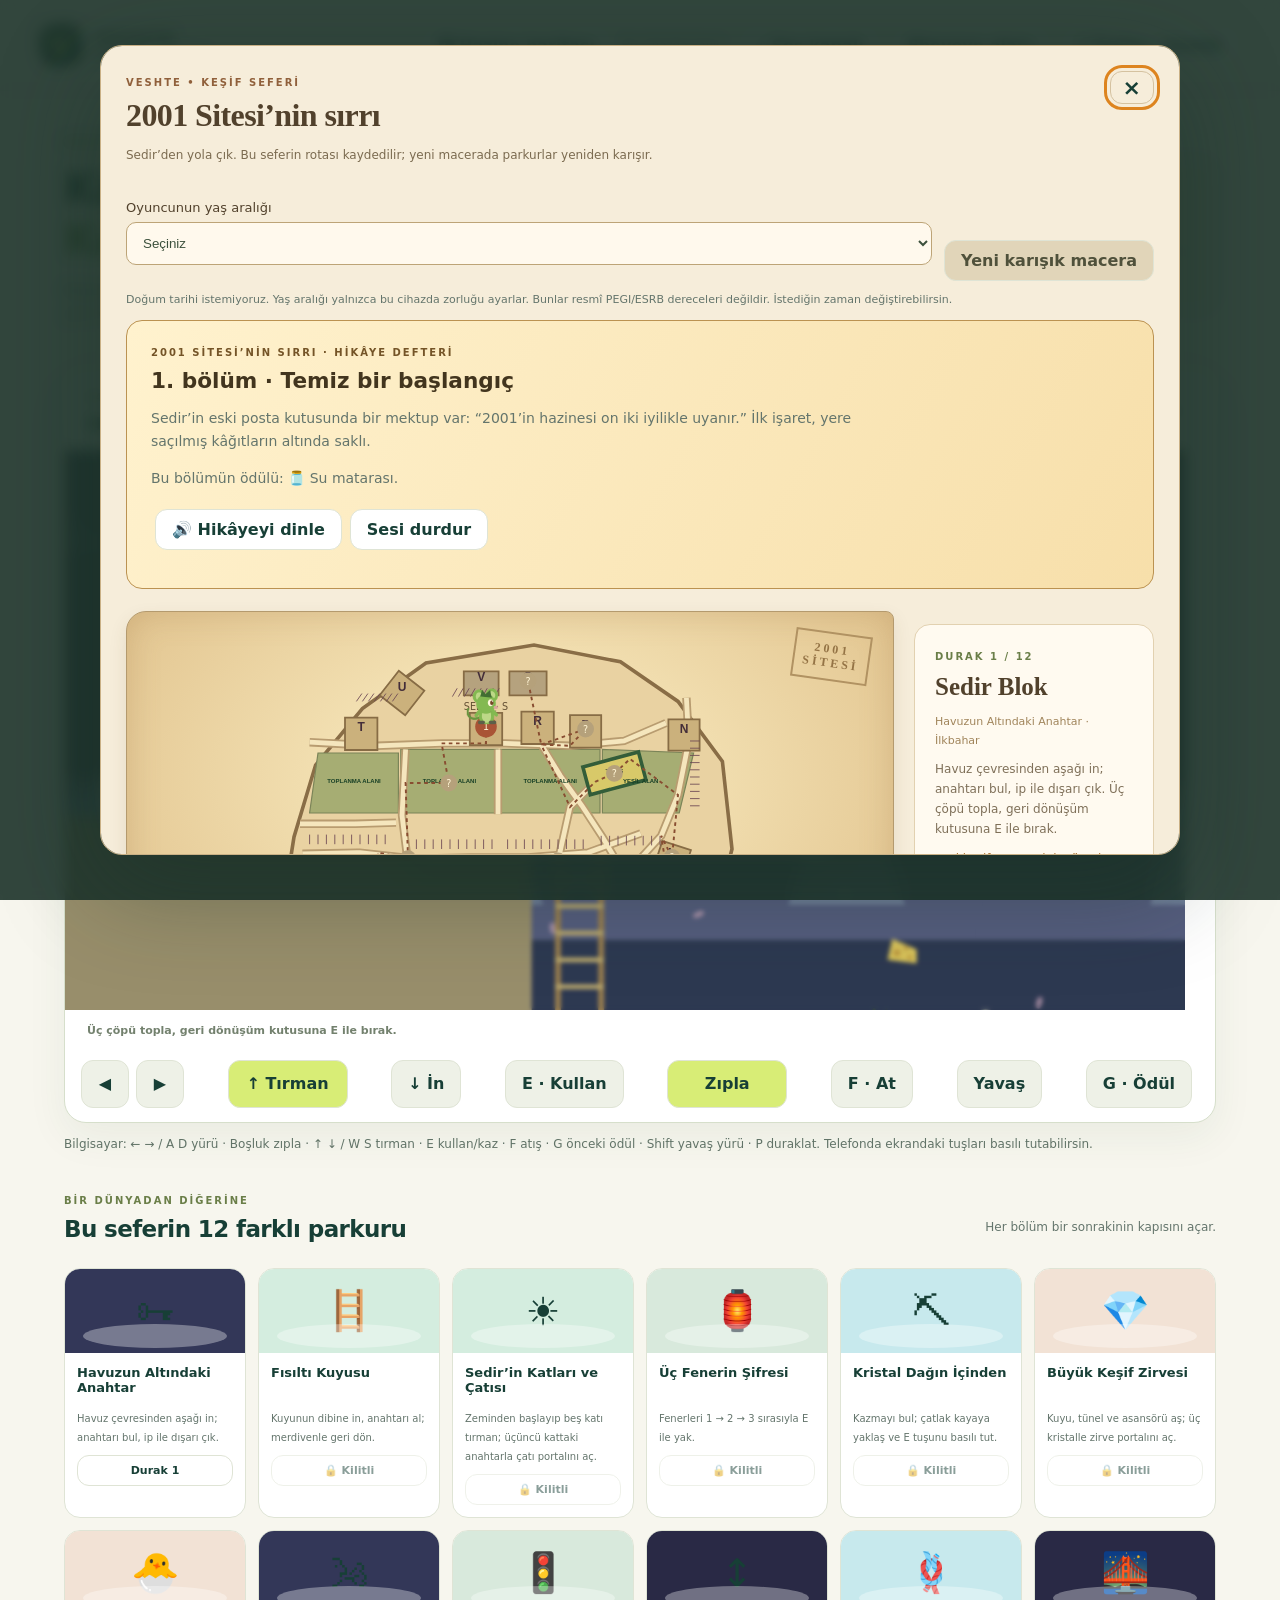
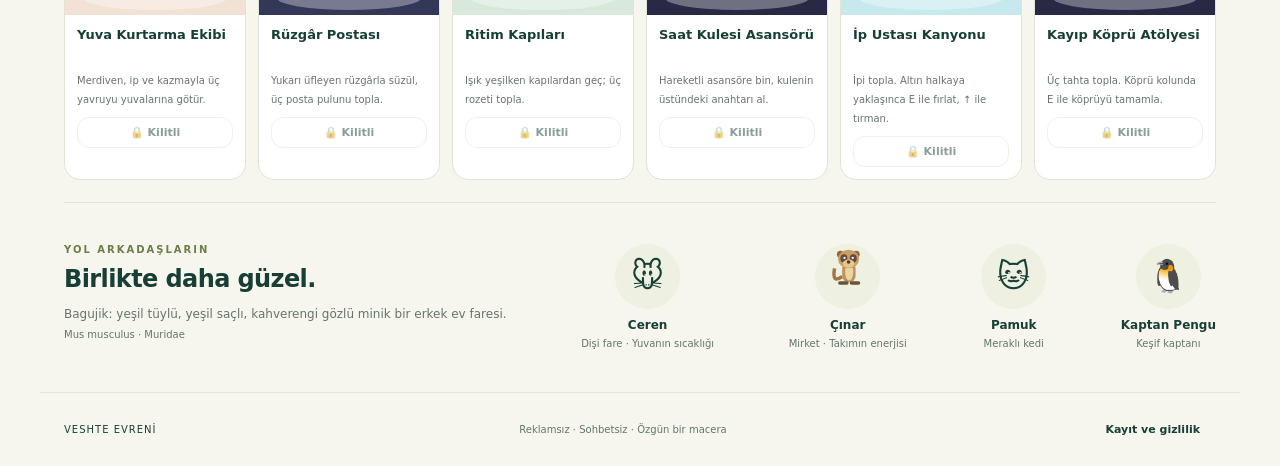
==== index.html @ ce491dd3 "Add community story quests, three lives, throwable items and sound onboarding" ====
<!doctype html>
<html lang="tr"><head><meta charset="utf-8"><meta name="viewport" content="width=device-width, initial-scale=1, viewport-fit=cover"><meta name="theme-color" content="#123b35"><meta name="description" content="Bagujik ile altı dünyada özgün bir platform macerası."><title>Veshte Adventures</title><link rel="stylesheet" href="style.css?v=neighbors1"><link rel="stylesheet" href="journey.css?v=neighbors1"></head>
<body><header><a class="brand" href="./"><span class="brand-icon">V</span><span>VESHTE <small>ADVENTURES</small></span></a><div class="top-actions"><span id="saveStatus">Bu cihazda kayıt</span><button id="sound" aria-pressed="false" title="Ses aç veya kapat">♪ Ses kapalı</button><button id="parent">Ebeveyn alanı</button></div></header>
<main><section class="intro"><div><span class="eyebrow">RÜZGAR'IN MACERA GÜNLÜĞÜ</span><h1>Küçük patiler.<br><em>Kocaman bir dünya.</em></h1><p>Bagujik ve arkadaşları seni bekliyor. Peynirleri topla,<br class="desktop"> yeni dünyaları keşfet, yuvaya neşe götür!</p></div><div class="progress-card"><span>KEŞİF DEFTERİN</span><strong id="totalStars">0 / 36 yıldız</strong><div class="progress-track"><i id="progressFill"></i></div><small id="profileLabel">Gezgin · Bu cihazdaki maceran</small></div></section>
<section class="game-shell" aria-label="Platform oyunu"><div class="game-top"><div><span id="worldBadge" class="world-badge">01 · PEYNİR TATİL KASABASI</span><h2 id="levelTitle">İlk patiler</h2></div><div class="hud"><span id="cheeseCount">🧀 0 / 12</span><span id="hearts" aria-label="3 can">♥ ♥ ♥</span><button id="pause" aria-label="Oyunu duraklat">Ⅱ</button><button id="restart" aria-label="Bölümü yeniden başlat">↻</button></div></div>
<div class="stage"><canvas id="game" width="960" height="480" tabindex="0" aria-label="Bagujik platform oyunu. A D ile yürü, boşluk ile zıpla, yukarı aşağı ile tırman, E ile araç kullan.">Bu oyun JavaScript ve Canvas destekli tarayıcı gerektirir.</canvas><div id="overlay" class="overlay"><div class="overlay-card"><span id="overlayTag" class="eyebrow">BAGUJIK İLE YOLA ÇIK</span><h2 id="overlayTitle">Macera seni çağırıyor!</h2><p id="overlayText">Ceren: Tatil kasabasının pikniği için peynir toplayalım. Işıklı kapıya ulaş!</p><button id="play" class="primary">Maceraya başla <span>→</span></button><button id="next" class="primary" hidden>Sonraki bölüm →</button></div></div></div>
<div class="game-bottom"><span id="hint">← → / A D: yürü · Boşluk / ↑: zıpla · P: duraklat</span><span>✦ Her adım bir keşif</span></div><div class="touch-controls" aria-label="Dokunmatik kontroller"><div><button data-control="left" aria-label="Sola yürü">◀</button><button data-control="right" aria-label="Sağa yürü">▶</button></div><button data-control="up" aria-label="Yukarı tırman" class="jump">↑ Tırman</button><button data-control="down" aria-label="Aşağı in">↓ İn</button><button data-control="action">E · Kullan</button><button data-control="jump" class="jump">Zıpla</button><button data-control="fire">F · At</button><button data-control="walk">Yavaş</button><button data-control="gift">G · Ödül</button></div></section>
<p class="control-legend">Bilgisayar: ← → / A D yürü · Boşluk zıpla · ↑ ↓ / W S tırman · E kullan/kaz · F atış · G önceki ödül · Shift yavaş yürü · P duraklat. Telefonda ekrandaki tuşları basılı tutabilirsin.</p><section class="world-section"><div class="section-title"><div><span class="eyebrow">BİR DÜNYADAN DİĞERİNE</span><h2>Keşif haritan</h2></div><p>Her bölüm bir sonrakinin kapısını açar.</p></div><div id="worlds" class="world-grid"></div></section>
<section class="friends"><div><span class="eyebrow">YOL ARKADAŞLARIN</span><h2>Birlikte daha güzel.</h2><p>Bagujik: yeşil tüylü, yeşil saçlı, kahverengi gözlü minik bir erkek ev faresi.<br><small>Mus musculus · Muridae</small></p></div><div class="friend"><span>🐭</span><b>Ceren</b><small>Dişi fare · Yuvanın sıcaklığı</small></div><div class="friend"><span><img src="cinar.svg" alt="Mirket" width="38" height="42"></span><b>Çınar</b><small>Mirket · Takımın enerjisi</small></div><div class="friend"><span>🐱</span><b>Pamuk</b><small>Meraklı kedi</small></div><div class="friend"><span>🐧</span><b>Kaptan Pengu</b><small>Keşif kaptanı</small></div></section></main>
<footer>VESHTE EVRENİ <span>Reklamsız · Sohbetsiz · Özgün bir macera</span><button id="privacy">Kayıt ve gizlilik</button></footer>
<dialog id="parentDialog"><form method="dialog"><button class="close" aria-label="Kapat">×</button></form><span class="eyebrow">YETİŞKİNLER İÇİN</span><h2>Ebeveyn alanı</h2><p>Çocuğun e-postası, gerçek adı veya doğum tarihi gerekmez. Hesabı ebeveyn yönetir; oyunda yalnızca takma ad görünür.</p><label>Oyuncunun takma adı<input id="nickname" maxlength="20" placeholder="Gezgin" autocomplete="off"></label><button id="saveNickname">Takma adı kaydet</button><hr><div id="authArea"><p id="authInfo">Bulut kaydı henüz bağlanmadı. Şimdilik ilerleme bu tarayıcıda saklanır.</p><label>Ebeveyn e-posta adresi<input id="email" type="email" autocomplete="email" disabled></label><label class="check"><input id="consent" type="checkbox" disabled> Ebeveynim; takma adın ve oyun ilerlemesinin hesabımda saklanmasını kabul ediyorum.</label><button id="sendCode" disabled>Giriş / üyelik kodu gönder</button><div id="verifyArea" hidden><label>E-postadaki tek kullanımlık kod<input id="otp" inputmode="numeric" autocomplete="one-time-code" maxlength="10"></label><button id="verifyCode">Girişi tamamla</button></div></div><div id="loggedIn" hidden><p>Ebeveyn hesabı açık. Bulut kaydı etkin.</p><button id="sync">İlerlemeyi eşitle</button><button id="logout">Hesaptan çık</button><button id="deleteCloud" class="danger">Buluttaki oyun kaydını sil</button></div><p id="authStatus" role="status"></p><hr><button id="exportSave">Kaydı yedekle</button><label class="file-label">Yedek yükle<input id="importSave" type="file" accept="application/json,.json"></label><button id="resetSave" class="danger">Bu cihazdaki kaydı sıfırla</button><p class="fine">Tarayıcı verilerini silmek yerel kaydı siler. Yedek indirerek saklayabilirsiniz. Oturum yalnızca bu sekme açıkken sürer. Çıkışta misafir kaydına dönülür.</p></dialog>
<dialog id="privacyDialog"><form method="dialog"><button class="close" aria-label="Kapat">×</button></form><h2>Maceranın kaydı</h2><p>Oyun; takma ad, açılan bölümler, en iyi peynir sayıları, yaş aralığı, karakter, kazanılan yetenekler, sefer sırası, soru geçmişi ve ses tercihlerini bu cihazın tarayıcısında saklar. Reklam, sohbet, konum takibi ve herkese açık oyuncu profili yoktur.</p><p>İsteğe bağlı bulut hesabı bağlandığında ebeveyn e-postası Supabase Auth'ta; takma ad ve oyun ilerlemesi yalnızca o ebeveynin erişebildiği kayıtta tutulur. Ebeveyn alanından oyun kaydı silinebilir. Hesabın kendisinin silinmesi için proje sahibi Supabase yönetiminden hesabı kaldırmalıdır.</p><p>Üyelik olmadan da tüm dünyalar oynanarak açılır.</p></dialog>
<script src="config.js?v=neighbors1"></script><script src="engine.js?v=neighbors1"></script><script src="expedition.js?v=neighbors1"></script><script src="community.js?v=neighbors1"></script><script src="heroes.js?v=neighbors1"></script><script src="puzzles.js?v=neighbors1"></script><script src="civic-questions.js?v=neighbors1"></script><script src="soundscape.js?v=neighbors1"></script><script src="mechanisms.js?v=neighbors1"></script><script src="community-art.js?v=neighbors1"></script><script src="game.js?v=neighbors1"></script><script src="journey.js?v=neighbors1"></script><script src="expedition-ui.js?v=neighbors1"></script><script src="community-ui.js?v=neighbors1"></script><script src="account.js?v=neighbors1"></script></body></html>
---- style.css ----
:root{--ink:#173f36;--muted:#64756c;--paper:#f7f6ee;--green:#d8ed76;--line:#dfe4d5}*{box-sizing:border-box}body{margin:0;background:var(--paper);color:var(--ink);font-family:Segoe UI,system-ui,sans-serif}button,input{font:inherit}button{cursor:pointer;border:1px solid var(--line);border-radius:12px;padding:10px 16px;color:var(--ink);background:#fff;font-weight:650}button:hover:not(:disabled){background:#eef3df}button:focus-visible,a:focus-visible,input:focus-visible,canvas:focus-visible{outline:3px solid #dd841f;outline-offset:3px}button:disabled{opacity:.5;cursor:not-allowed}button[hidden],[hidden]{display:none!important}header{max-width:1280px;margin:auto;display:flex;align-items:center;justify-content:space-between;padding:24px 40px;border-bottom:1px solid var(--line)}.brand{text-decoration:none;display:flex;align-items:center;gap:12px;font-weight:900;letter-spacing:2px;color:var(--ink)}.brand small{display:block;font-size:10px;letter-spacing:4px;margin-top:2px}.brand-icon{display:grid;place-items:center;width:42px;height:42px;background:var(--ink);color:var(--green);border-radius:15px;font-size:29px;transform:rotate(-7deg)}.top-actions{display:flex;align-items:center;gap:10px}.top-actions>span{font-size:12px;color:var(--muted);margin-right:8px}main{max-width:1200px;margin:auto;padding:0 24px}.intro{display:flex;justify-content:space-between;align-items:center;padding:40px 0 30px;gap:25px}.eyebrow{font-size:10px;font-weight:800;letter-spacing:2px;color:#6a7e48}h1{font-size:clamp(28px,3.5vw,44px);line-height:1.15;letter-spacing:-1.6px;margin:14px 0}h1 em{font-style:normal;color:#668b42}p{line-height:1.65;color:var(--muted);font-size:14px}h2{margin:8px 0;font-size:23px;letter-spacing:-.6px}.progress-card{background:#eeefdf;border:1px solid #e0e2cb;border-radius:18px;padding:23px;width:255px}.progress-card>span{font-size:10px;letter-spacing:1.6px}.progress-card strong{display:block;font-size:24px;margin:10px 0}.progress-card small{font-size:11px;color:var(--muted)}.progress-track{height:6px;background:#d9ddc9;border-radius:20px;margin-bottom:14px;overflow:hidden}.progress-track i{display:block;height:100%;background:#6c963e}.game-shell{background:#fff;border-radius:22px;overflow:hidden;border:1px solid #d6dfcb;box-shadow:0 14px 40px #254b3010}.game-top{padding:16px 22px;display:flex;justify-content:space-between;align-items:center;gap:10px}.world-badge{font-size:10px;font-weight:800;letter-spacing:1.4px;color:#71804e}.game-top h2{font-size:18px;margin-bottom:0}.hud{display:flex;align-items:center;gap:15px;font-weight:750}.hud>span{background:#f5f4e8;padding:8px 12px;border-radius:9px;font-size:14px}#hearts{color:#d96857}.hud button{padding:7px 12px}.stage{position:relative;background:#cde9c8;aspect-ratio:2/1;max-height:560px}canvas{width:100%;height:100%;display:block;touch-action:none}.overlay{position:absolute;inset:0;display:grid;place-items:center;background:#18453229;backdrop-filter:blur(2px);padding:12px}.overlay-card{max-width:430px;text-align:center;background:#fffef3f5;border:1px solid #fff9;padding:27px 32px;border-radius:24px;box-shadow:0 12px 40px #193e3420}.overlay h2{font-size:29px}.primary{background:var(--ink);color:#f4ffb7;border:0;padding:13px 23px;margin-top:8px}.primary:hover:not(:disabled){background:#2d5b43}.primary span{padding-left:28px}.game-bottom{display:flex;justify-content:space-between;padding:13px 22px;color:#73816e;font-size:11px}.touch-controls{display:flex;justify-content:space-between;padding:0 16px 14px;touch-action:none;user-select:none}.touch-controls button{min-width:65px;min-height:46px;background:#eef1e7;margin-right:7px;touch-action:none}.touch-controls .jump{background:var(--green);min-width:120px}.section-title{display:flex;justify-content:space-between;align-items:end;margin:35px 0 18px}.section-title p{font-size:12px}.world-grid{display:grid;grid-template-columns:repeat(6,1fr);gap:12px}.world-card{border:1px solid var(--line);background:#fff;border-radius:16px;overflow:hidden}.world-art{height:84px;display:flex;align-items:center;justify-content:center;font-size:39px;position:relative;background:var(--tint)}.world-art:after{content:'';position:absolute;width:80%;height:24px;border-radius:50%;background:#fff5;bottom:5px}.world-info{padding:12px}.world-info h3{font-size:13px;min-height:34px;margin:0 0 8px}.world-info small{font-size:10px;color:var(--muted)}.level-buttons{display:flex;gap:6px;margin-top:10px}.level-buttons button{padding:8px 4px;flex:1;font-size:11px}.level-buttons .active{background:var(--ink);color:white}.friends{display:flex;align-items:center;justify-content:space-between;gap:20px;padding:35px 0;margin-top:22px;border-top:1px solid var(--line)}.friends h2{font-size:24px}.friends p{font-size:12px}.friend{text-align:center}.friend span{display:block;font-size:32px;background:#eef0e1;border-radius:50%;width:65px;height:65px;line-height:65px;margin:auto auto 9px}.friend b{display:block;font-size:12px}.friend small{font-size:10px;color:var(--muted)}footer{max-width:1200px;margin:auto;display:flex;justify-content:space-between;align-items:center;padding:20px 24px;border-top:1px solid var(--line);font-size:10px;letter-spacing:1px}footer span{color:var(--muted);letter-spacing:0}footer button{border:0;background:transparent;font-size:11px}dialog{border:1px solid var(--line);border-radius:22px;padding:30px;max-width:520px;width:calc(100% - 28px);color:var(--ink);max-height:90dvh}dialog::backdrop{background:#103c3677}dialog label{display:block;font-size:13px;margin:16px 0}dialog input:not([type=checkbox]){display:block;width:100%;padding:11px;border:1px solid #cbd4c3;border-radius:9px;margin-top:7px}.close{float:right;border:0;padding:0 8px;font-size:24px}hr{border:0;border-top:1px solid var(--line);margin:23px 0}.danger{color:#a54737;margin-top:10px}.fine{font-size:11px}.check{line-height:1.5}.file-label input{font-size:12px}#authStatus{font-size:13px;font-weight:600}@media(max-width:760px){header{padding:16px}.top-actions{gap:6px}.top-actions>span{display:none}.top-actions button{font-size:11px;padding:8px}.brand{font-size:12px;gap:7px}.brand small{font-size:7px}.brand-icon{width:32px;height:32px;font-size:22px}main{padding:0 12px}.intro{padding:25px 6px 20px}.intro p{font-size:12px}.progress-card{display:none}h1{font-size:32px}.world-grid{grid-template-columns:repeat(3,1fr)}.game-top{padding:12px;align-items:flex-start}.world-badge{font-size:8px;letter-spacing:.7px}.game-top h2{font-size:14px}.hud{gap:4px}.hud>span{font-size:11px;padding:6px}.hud button{padding:4px 8px}.stage{aspect-ratio:1.45/1}.overlay-card{padding:16px;max-width:320px}.overlay h2{font-size:22px}.overlay p{font-size:12px;margin:8px 0}.overlay .eyebrow{font-size:8px}.primary{padding:10px 15px;font-size:13px}.game-bottom{padding:10px 12px;font-size:9px}.game-bottom>span:last-child{display:none}.section-title{margin-top:28px}.section-title p{display:none}.friends{flex-wrap:wrap;gap:14px}.friends>div:first-child{width:100%}.friend{flex:1}.friend small{font-size:8px}.friend span{width:48px;height:48px;line-height:48px;font-size:26px}footer{padding:14px;font-size:8px}footer span{display:none}}@media(max-height:520px) and (orientation:landscape){.intro,.world-section,.friends,footer,header{display:none}.stage{height:calc(100dvh - 150px);aspect-ratio:auto}.game-shell{border-radius:0}.game-bottom{display:none}.touch-controls{padding-top:8px}}
---- journey.css ----
#journeyDialog{max-width:1080px;width:calc(100% - 24px);background:#f6edda;padding:25px;color:#51412c;border:1px solid #c9b085;box-shadow:0 30px 100px #172e2266}#journeyDialog::backdrop{background:#1e342be8;backdrop-filter:blur(7px)}.map-heading{display:flex;justify-content:space-between;gap:16px;align-items:start}.map-heading h2{font-family:Georgia,serif;font-size:32px;margin:7px 0}.map-heading .eyebrow{color:#90603b}.map-heading button{background:transparent;border-color:#d5c2a0;font-size:22px;padding:3px 12px}.map-intro{font-size:12px;margin:5px 0 18px;color:#7b6b50}.map-layout{display:grid;grid-template-columns:minmax(0,1fr) 240px;gap:20px;align-items:center}.parchment{position:relative;background:radial-gradient(ellipse at 50% 40%,#f8e9bd 15%,#dfc08a 95%);border:1px solid #b49a6e;border-radius:20px 8px 19px 11px;box-shadow:inset 0 0 32px #9d754544,0 7px 18px #5c48291a;overflow:hidden}.parchment svg{display:block;width:100%;padding:15px 5px 0}.map-stamp{position:absolute;top:20px;right:23px;text-align:center;font:700 12px/1.2 Georgia,serif;letter-spacing:3px;color:#947345;transform:rotate(8deg);border:2px double #b19262;padding:8px}.map-caption{display:block;text-align:center;font:italic 10px Georgia,serif;color:#806742;padding:0 12px 15px}.map-card{background:#fffaf0;border:1px solid #e2d1b0;padding:20px;border-radius:16px}.map-card h3{font-family:Georgia,serif;font-size:25px;margin:9px 0}.map-card small{color:#a0845a;font-size:11px}.map-card p{color:#7f7059;font-size:12px}.map-card .primary{width:100%;font-size:12px;padding:12px 8px}.map-card .fine{font-size:10px}#stopStars{color:#ac7332;font-size:12px}.character-heading{display:flex;align-items:center;justify-content:space-between;margin-top:17px}.character-heading h3{font-size:14px}.character-heading span{font-size:10px;color:#938066}.character-grid{display:grid;grid-template-columns:repeat(5,1fr);gap:9px}.character-grid button{background:#fff9ed;border-color:#e2d1b0;padding:12px 8px;display:flex;flex-direction:column;align-items:center;gap:5px;color:#574632}.character-grid button[aria-pressed=true]{background:#e1e6c5;border:2px solid #758553;padding:11px 7px}.character-grid span{font-size:24px}.character-grid b{font-size:12px}.character-grid small{font-size:9px;line-height:1.4;font-weight:400}.stop-list{display:grid;grid-template-columns:repeat(6,1fr);gap:6px;margin-top:17px}.stop-list button{font-size:10px;padding:9px 6px;background:#f6edda;border-color:#dfcfaf;color:#7d6747}.stop-list button.selected{background:#8c5335;color:#fff5db;border-color:#8c5335}.stop-list button:disabled{opacity:.5}.map-note{font-size:9px;text-align:center;color:#9a8667;margin-bottom:0}#challengeDialog{background:#fff8e7;max-width:480px}#challengeChoices{display:flex;gap:10px;flex-wrap:wrap}#challengeChoices button{flex:1;min-width:90px;padding:16px 10px;background:#e9e9cd}#challengeFeedback{color:#896233;min-height:25px}#challengeMap{font-size:12px}#powerStatus{font-size:11px;color:#6d8149}@media(max-width:760px){#journeyDialog{padding:17px;max-height:94dvh}.map-heading h2{font-size:25px}.map-intro{font-size:11px}.map-layout{grid-template-columns:1fr;gap:10px}.map-card{padding:12px}.map-card h3{font-size:20px;margin:4px 0}.map-card p{margin:6px 0}.map-card .fine{display:none}.map-stamp{font-size:8px;top:12px;right:15px;padding:5px}.parchment svg{padding:7px 0 0}.map-caption{font-size:8px;padding-bottom:9px}.character-grid{grid-template-columns:repeat(3,1fr)}.character-grid button{padding:9px 5px}.character-grid button[aria-pressed=true]{padding:8px 4px}.character-grid small{font-size:8px}.stop-list{grid-template-columns:repeat(3,1fr)}#openMap{font-size:0}#openMap:after{content:'🗺';font-size:17px}.game-bottom{display:block}#powerStatus{display:block!important;font-size:10px;margin-top:5px}}

.parchment svg{max-height:43dvh} @media(max-width:760px){.parchment svg{max-height:34dvh}}
.age-row{display:flex;flex-wrap:wrap;align-items:end;gap:12px}.age-row label{flex:1;font-size:13px}.age-row select{display:block;width:100%;padding:12px;margin-top:7px;border:1px solid #bda477;border-radius:10px;background:#fff9ed;color:#3c503c}.age-row button{background:#e1d5b9;color:#4f513b}.character-grid canvas{width:90px;height:100px;object-fit:contain}.character-grid button{min-height:150px}.character-grid small{font-size:11px}#heroDialog{width:min(440px,94vw);background:linear-gradient(135deg,#f6e4ab,#fff8e5 45%,#c8d5ae);border:3px solid #b59a59;border-radius:24px;color:#3f4b35;text-align:center}#closeHero{float:right}#heroCard h2{font:700 35px Georgia;margin:10px}#heroCard p{font-size:13px}#heroPortrait canvas{max-width:100%}.stat-grid{display:grid;grid-template-columns:repeat(3,1fr);gap:10px}.stat-grid div{display:grid;gap:4px}.stat-grid b{font-size:28px}.stat-grid span{font-size:12px}.stat-grid meter{width:100%}.abilities{text-align:left;padding-left:20px;font-size:13px;line-height:1.8}#chooseHero{width:100%;margin-top:10px}#challengeDialog{max-width:600px;width:calc(100% - 30px)}#challengeText{font-size:19px;line-height:1.7}#challengeChoices button{min-height:58px}#challengeDialog>button{font-size:12px;margin:5px 2px}.audio-options{display:grid;gap:12px;padding:15px}.audio-options label{display:flex;gap:15px;justify-content:space-between}.touch-controls{display:flex!important;flex-wrap:wrap;justify-content:space-between;gap:7px}.touch-controls button{min-height:48px;min-width:48px;touch-action:none}#hint{font-weight:600;line-height:1.5}.game-bottom{display:block}#powerStatus{display:block;margin-top:7px}.fine{line-height:1.5}details{margin-top:15px;font-size:13px}#mapWalker{pointer-events:none}@media(max-width:600px){.character-grid{grid-template-columns:repeat(2,1fr)}.character-grid canvas{height:85px}.touch-controls button{padding:10px}.map-heading h2{font-size:24px}}
#heroPortrait canvas{width:180px;height:160px;margin:0 auto}.character-grid canvas{width:90px;height:100px}.character-grid small{min-height:30px}
.control-legend{font-size:12px;color:#617367;line-height:1.6}@media(max-width:600px){.age-row{flex-direction:column;align-items:stretch}.age-row label{width:100%}.age-row select{min-width:0;width:100%}.age-row button{width:100%}}
.chapter-panel{padding:20px 24px;margin:12px 0 22px;border:1px solid #bb9251;border-radius:16px;background:linear-gradient(120deg,#fff2ce,#f7dfaa);color:#42351e}.chapter-panel h3{font-size:1.35rem;margin:8px 0}.chapter-panel p{line-height:1.65;max-width:85ch}.chapter-panel button{margin:4px}.chapter-panel .eyebrow{color:#745427}#guideDialog{max-width:850px;width:92vw;max-height:88vh;overflow:auto;padding:26px;border-radius:20px}#closeGuide{float:right}.keys-grid{display:grid;grid-template-columns:1fr 1fr;gap:10px}.keys-grid>div{padding:12px;background:#eef4ef;border-radius:10px;display:flex;gap:12px;align-items:center;color:#24453b}kbd{font:700 13px system-ui;background:white;border:1px solid #b9c8bf;padding:5px 8px;border-radius:5px}.glossary{display:grid;grid-template-columns:1fr 1fr;gap:12px;margin-top:16px}.glossary article{display:flex;gap:12px;background:#f2f5ee;padding:14px;border-radius:12px;color:#284035}.glossary article>span{font-size:28px}.glossary p{font-size:14px;line-height:1.5;margin:6px 0}.start-choices{display:flex;flex-wrap:wrap;gap:8px;margin-top:14px}#audioStatus{padding:12px;background:#fff2ce;border-radius:9px;color:#45341d}#guideDialog summary{cursor:pointer;font-weight:750;padding:12px 0}@media(max-width:600px){.keys-grid,.glossary{grid-template-columns:1fr}#guideDialog{padding:17px}.chapter-panel{padding:15px}.touch-controls{flex-wrap:wrap}.touch-controls button{min-width:42px;padding:8px}}
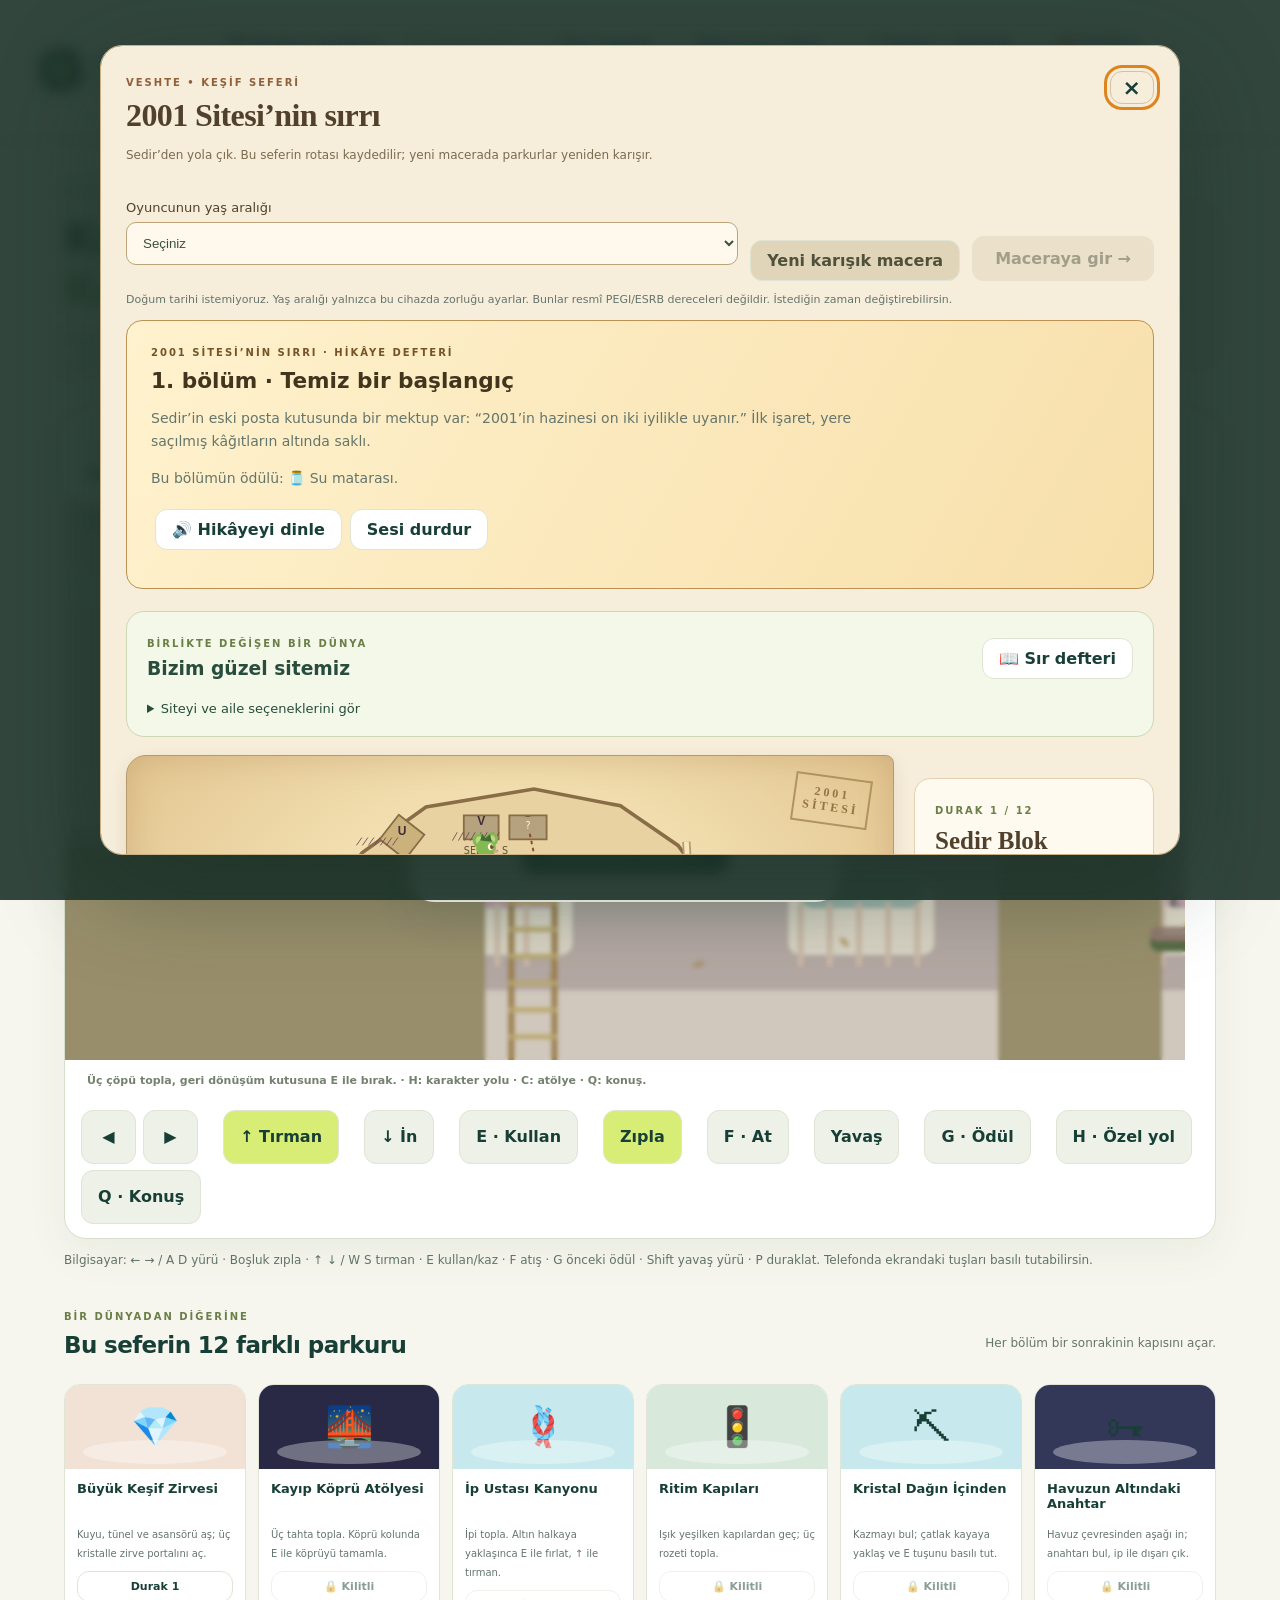
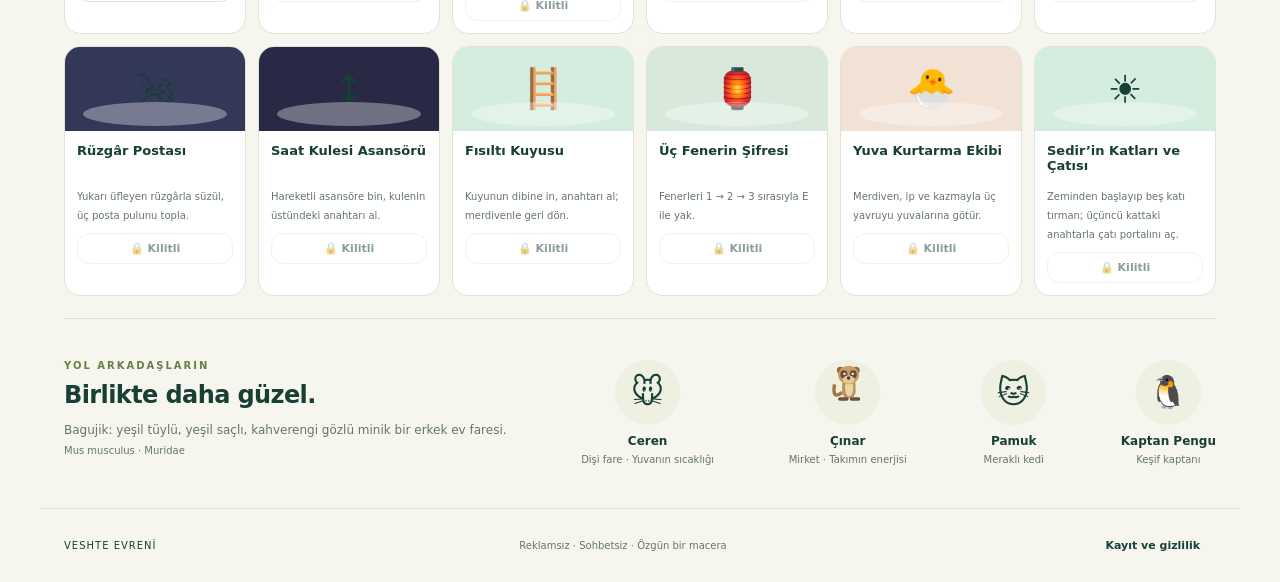
==== commit ee2efc74: "Add living site, crafting, family play and accounts" ====
--- a/index.html
+++ b/index.html
@@ -1,13 +1,13 @@
 <!doctype html>
-<html lang="tr"><head><meta charset="utf-8"><meta name="viewport" content="width=device-width, initial-scale=1, viewport-fit=cover"><meta name="theme-color" content="#123b35"><meta name="description" content="Bagujik ile altı dünyada özgün bir platform macerası."><title>Veshte Adventures</title><link rel="stylesheet" href="style.css?v=neighbors1"><link rel="stylesheet" href="journey.css?v=neighbors1"></head>
+<html lang="tr"><head><meta charset="utf-8"><meta name="viewport" content="width=device-width, initial-scale=1, viewport-fit=cover"><meta name="theme-color" content="#123b35"><meta name="description" content="Bagujik ile altı dünyada özgün bir platform macerası."><title>Veshte Adventures</title><link rel="stylesheet" href="style.css?v=living1"><link rel="stylesheet" href="journey.css?v=living1"><link rel="manifest" href="manifest.webmanifest"><meta name="theme-color" content="#244d3d"></head>
 <body><header><a class="brand" href="./"><span class="brand-icon">V</span><span>VESHTE <small>ADVENTURES</small></span></a><div class="top-actions"><span id="saveStatus">Bu cihazda kayıt</span><button id="sound" aria-pressed="false" title="Ses aç veya kapat">♪ Ses kapalı</button><button id="parent">Ebeveyn alanı</button></div></header>
 <main><section class="intro"><div><span class="eyebrow">RÜZGAR'IN MACERA GÜNLÜĞÜ</span><h1>Küçük patiler.<br><em>Kocaman bir dünya.</em></h1><p>Bagujik ve arkadaşları seni bekliyor. Peynirleri topla,<br class="desktop"> yeni dünyaları keşfet, yuvaya neşe götür!</p></div><div class="progress-card"><span>KEŞİF DEFTERİN</span><strong id="totalStars">0 / 36 yıldız</strong><div class="progress-track"><i id="progressFill"></i></div><small id="profileLabel">Gezgin · Bu cihazdaki maceran</small></div></section>
 <section class="game-shell" aria-label="Platform oyunu"><div class="game-top"><div><span id="worldBadge" class="world-badge">01 · PEYNİR TATİL KASABASI</span><h2 id="levelTitle">İlk patiler</h2></div><div class="hud"><span id="cheeseCount">🧀 0 / 12</span><span id="hearts" aria-label="3 can">♥ ♥ ♥</span><button id="pause" aria-label="Oyunu duraklat">Ⅱ</button><button id="restart" aria-label="Bölümü yeniden başlat">↻</button></div></div>
 <div class="stage"><canvas id="game" width="960" height="480" tabindex="0" aria-label="Bagujik platform oyunu. A D ile yürü, boşluk ile zıpla, yukarı aşağı ile tırman, E ile araç kullan.">Bu oyun JavaScript ve Canvas destekli tarayıcı gerektirir.</canvas><div id="overlay" class="overlay"><div class="overlay-card"><span id="overlayTag" class="eyebrow">BAGUJIK İLE YOLA ÇIK</span><h2 id="overlayTitle">Macera seni çağırıyor!</h2><p id="overlayText">Ceren: Tatil kasabasının pikniği için peynir toplayalım. Işıklı kapıya ulaş!</p><button id="play" class="primary">Maceraya başla <span>→</span></button><button id="next" class="primary" hidden>Sonraki bölüm →</button></div></div></div>
-<div class="game-bottom"><span id="hint">← → / A D: yürü · Boşluk / ↑: zıpla · P: duraklat</span><span>✦ Her adım bir keşif</span></div><div class="touch-controls" aria-label="Dokunmatik kontroller"><div><button data-control="left" aria-label="Sola yürü">◀</button><button data-control="right" aria-label="Sağa yürü">▶</button></div><button data-control="up" aria-label="Yukarı tırman" class="jump">↑ Tırman</button><button data-control="down" aria-label="Aşağı in">↓ İn</button><button data-control="action">E · Kullan</button><button data-control="jump" class="jump">Zıpla</button><button data-control="fire">F · At</button><button data-control="walk">Yavaş</button><button data-control="gift">G · Ödül</button></div></section>
+<div class="game-bottom"><span id="hint">← → / A D: yürü · Boşluk / ↑: zıpla · P: duraklat</span><span>✦ Her adım bir keşif</span></div><div class="touch-controls" aria-label="Dokunmatik kontroller"><div><button data-control="left" aria-label="Sola yürü">◀</button><button data-control="right" aria-label="Sağa yürü">▶</button></div><button data-control="up" aria-label="Yukarı tırman" class="jump">↑ Tırman</button><button data-control="down" aria-label="Aşağı in">↓ İn</button><button data-control="action">E · Kullan</button><button data-control="jump" class="jump">Zıpla</button><button data-control="fire">F · At</button><button data-control="walk">Yavaş</button><button data-control="gift">G · Ödül</button><button data-control="hero">H · Özel yol</button><button data-control="talk">Q · Konuş</button></div></section>
 <p class="control-legend">Bilgisayar: ← → / A D yürü · Boşluk zıpla · ↑ ↓ / W S tırman · E kullan/kaz · F atış · G önceki ödül · Shift yavaş yürü · P duraklat. Telefonda ekrandaki tuşları basılı tutabilirsin.</p><section class="world-section"><div class="section-title"><div><span class="eyebrow">BİR DÜNYADAN DİĞERİNE</span><h2>Keşif haritan</h2></div><p>Her bölüm bir sonrakinin kapısını açar.</p></div><div id="worlds" class="world-grid"></div></section>
 <section class="friends"><div><span class="eyebrow">YOL ARKADAŞLARIN</span><h2>Birlikte daha güzel.</h2><p>Bagujik: yeşil tüylü, yeşil saçlı, kahverengi gözlü minik bir erkek ev faresi.<br><small>Mus musculus · Muridae</small></p></div><div class="friend"><span>🐭</span><b>Ceren</b><small>Dişi fare · Yuvanın sıcaklığı</small></div><div class="friend"><span><img src="cinar.svg" alt="Mirket" width="38" height="42"></span><b>Çınar</b><small>Mirket · Takımın enerjisi</small></div><div class="friend"><span>🐱</span><b>Pamuk</b><small>Meraklı kedi</small></div><div class="friend"><span>🐧</span><b>Kaptan Pengu</b><small>Keşif kaptanı</small></div></section></main>
 <footer>VESHTE EVRENİ <span>Reklamsız · Sohbetsiz · Özgün bir macera</span><button id="privacy">Kayıt ve gizlilik</button></footer>
 <dialog id="parentDialog"><form method="dialog"><button class="close" aria-label="Kapat">×</button></form><span class="eyebrow">YETİŞKİNLER İÇİN</span><h2>Ebeveyn alanı</h2><p>Çocuğun e-postası, gerçek adı veya doğum tarihi gerekmez. Hesabı ebeveyn yönetir; oyunda yalnızca takma ad görünür.</p><label>Oyuncunun takma adı<input id="nickname" maxlength="20" placeholder="Gezgin" autocomplete="off"></label><button id="saveNickname">Takma adı kaydet</button><hr><div id="authArea"><p id="authInfo">Bulut kaydı henüz bağlanmadı. Şimdilik ilerleme bu tarayıcıda saklanır.</p><label>Ebeveyn e-posta adresi<input id="email" type="email" autocomplete="email" disabled></label><label class="check"><input id="consent" type="checkbox" disabled> Ebeveynim; takma adın ve oyun ilerlemesinin hesabımda saklanmasını kabul ediyorum.</label><button id="sendCode" disabled>Giriş / üyelik kodu gönder</button><div id="verifyArea" hidden><label>E-postadaki tek kullanımlık kod<input id="otp" inputmode="numeric" autocomplete="one-time-code" maxlength="10"></label><button id="verifyCode">Girişi tamamla</button></div></div><div id="loggedIn" hidden><p>Ebeveyn hesabı açık. Bulut kaydı etkin.</p><button id="sync">İlerlemeyi eşitle</button><button id="logout">Hesaptan çık</button><button id="deleteCloud" class="danger">Buluttaki oyun kaydını sil</button></div><p id="authStatus" role="status"></p><hr><button id="exportSave">Kaydı yedekle</button><label class="file-label">Yedek yükle<input id="importSave" type="file" accept="application/json,.json"></label><button id="resetSave" class="danger">Bu cihazdaki kaydı sıfırla</button><p class="fine">Tarayıcı verilerini silmek yerel kaydı siler. Yedek indirerek saklayabilirsiniz. Oturum yalnızca bu sekme açıkken sürer. Çıkışta misafir kaydına dönülür.</p></dialog>
 <dialog id="privacyDialog"><form method="dialog"><button class="close" aria-label="Kapat">×</button></form><h2>Maceranın kaydı</h2><p>Oyun; takma ad, açılan bölümler, en iyi peynir sayıları, yaş aralığı, karakter, kazanılan yetenekler, sefer sırası, soru geçmişi ve ses tercihlerini bu cihazın tarayıcısında saklar. Reklam, sohbet, konum takibi ve herkese açık oyuncu profili yoktur.</p><p>İsteğe bağlı bulut hesabı bağlandığında ebeveyn e-postası Supabase Auth'ta; takma ad ve oyun ilerlemesi yalnızca o ebeveynin erişebildiği kayıtta tutulur. Ebeveyn alanından oyun kaydı silinebilir. Hesabın kendisinin silinmesi için proje sahibi Supabase yönetiminden hesabı kaldırmalıdır.</p><p>Üyelik olmadan da tüm dünyalar oynanarak açılır.</p></dialog>
-<script src="config.js?v=neighbors1"></script><script src="engine.js?v=neighbors1"></script><script src="expedition.js?v=neighbors1"></script><script src="community.js?v=neighbors1"></script><script src="heroes.js?v=neighbors1"></script><script src="puzzles.js?v=neighbors1"></script><script src="civic-questions.js?v=neighbors1"></script><script src="soundscape.js?v=neighbors1"></script><script src="mechanisms.js?v=neighbors1"></script><script src="community-art.js?v=neighbors1"></script><script src="game.js?v=neighbors1"></script><script src="journey.js?v=neighbors1"></script><script src="expedition-ui.js?v=neighbors1"></script><script src="community-ui.js?v=neighbors1"></script><script src="account.js?v=neighbors1"></script></body></html>
+<script src="config.js?v=living1"></script><script src="engine.js?v=living1"></script><script src="expedition.js?v=living1"></script><script src="community.js?v=living1"></script><script src="living.js?v=living1"></script><script src="heroes.js?v=living1"></script><script src="puzzles.js?v=living1"></script><script src="civic-questions.js?v=living1"></script><script src="soundscape.js?v=living1"></script><script src="mechanisms.js?v=living1"></script><script src="community-art.js?v=living1"></script><script src="game.js?v=living1"></script><script src="journey.js?v=living1"></script><script src="expedition-ui.js?v=living1"></script><script src="community-ui.js?v=living1"></script><script src="living-ui.js?v=living1"></script><script src="account-core.js?v=living1"></script><script src="account.js?v=living1"></script></body></html>
--- a/journey.css
+++ b/journey.css
@@ -5,3 +5,4 @@
 #heroPortrait canvas{width:180px;height:160px;margin:0 auto}.character-grid canvas{width:90px;height:100px}.character-grid small{min-height:30px}
 .control-legend{font-size:12px;color:#617367;line-height:1.6}@media(max-width:600px){.age-row{flex-direction:column;align-items:stretch}.age-row label{width:100%}.age-row select{min-width:0;width:100%}.age-row button{width:100%}}
 .chapter-panel{padding:20px 24px;margin:12px 0 22px;border:1px solid #bb9251;border-radius:16px;background:linear-gradient(120deg,#fff2ce,#f7dfaa);color:#42351e}.chapter-panel h3{font-size:1.35rem;margin:8px 0}.chapter-panel p{line-height:1.65;max-width:85ch}.chapter-panel button{margin:4px}.chapter-panel .eyebrow{color:#745427}#guideDialog{max-width:850px;width:92vw;max-height:88vh;overflow:auto;padding:26px;border-radius:20px}#closeGuide{float:right}.keys-grid{display:grid;grid-template-columns:1fr 1fr;gap:10px}.keys-grid>div{padding:12px;background:#eef4ef;border-radius:10px;display:flex;gap:12px;align-items:center;color:#24453b}kbd{font:700 13px system-ui;background:white;border:1px solid #b9c8bf;padding:5px 8px;border-radius:5px}.glossary{display:grid;grid-template-columns:1fr 1fr;gap:12px;margin-top:16px}.glossary article{display:flex;gap:12px;background:#f2f5ee;padding:14px;border-radius:12px;color:#284035}.glossary article>span{font-size:28px}.glossary p{font-size:14px;line-height:1.5;margin:6px 0}.start-choices{display:flex;flex-wrap:wrap;gap:8px;margin-top:14px}#audioStatus{padding:12px;background:#fff2ce;border-radius:9px;color:#45341d}#guideDialog summary{cursor:pointer;font-weight:750;padding:12px 0}@media(max-width:600px){.keys-grid,.glossary{grid-template-columns:1fr}#guideDialog{padding:17px}.chapter-panel{padding:15px}.touch-controls{flex-wrap:wrap}.touch-controls button{min-width:42px;padding:8px}}
+.living-panel{background:#f4f8e9;border:1px solid #ccd8b4;border-radius:18px;padding:20px;margin:18px 0;color:#284d3d}.living-title{display:flex;align-items:center;justify-content:space-between;gap:12px}.living-title h3{margin:7px 0}.restored-places{display:grid;grid-template-columns:repeat(3,1fr);gap:8px}.restored-places>div{padding:12px;border-radius:10px;font-size:13px}.restored{background:#dceec3;border:1px solid #9ebd79}.waiting{background:#eeeddf;color:#77786b}.family-options{display:grid;gap:10px;margin-top:18px}.family-options label{display:flex;gap:10px;align-items:center}.family-options input{width:20px;height:20px}#diaryDialog,#workshopDialog,#talkDialog{max-width:760px;width:92vw;max-height:85vh;overflow:auto;padding:26px;border-radius:20px}#closeDiary,#closeWorkshop{float:right}.diary-pages{display:grid;grid-template-columns:1fr 1fr;gap:12px}.diary-pages article,.recipe{padding:16px;background:#f5ecd5;border-radius:12px;margin:10px 0;color:#4a432e}.diary-pages h3{margin:0 0 8px}.recipe button{display:block;margin-top:10px}#talkDialog button{margin:6px;display:block}.big-controls .touch-controls button{min-height:54px;min-width:55px;font-size:16px}.touch-controls{flex-wrap:wrap;gap:6px}.top-actions{flex-wrap:wrap}.account-grid{display:grid;gap:12px}.account-actions{display:flex;flex-wrap:wrap;gap:8px}.league-list{width:100%;border-collapse:collapse}.league-list td,.league-list th{padding:10px;text-align:left;border-bottom:1px solid #d7dfcf}@media(max-width:600px){.restored-places{grid-template-columns:1fr 1fr}.diary-pages{grid-template-columns:1fr}.living-title{align-items:start;flex-direction:column}.big-controls .touch-controls button{min-height:52px;min-width:48px;font-size:14px}}
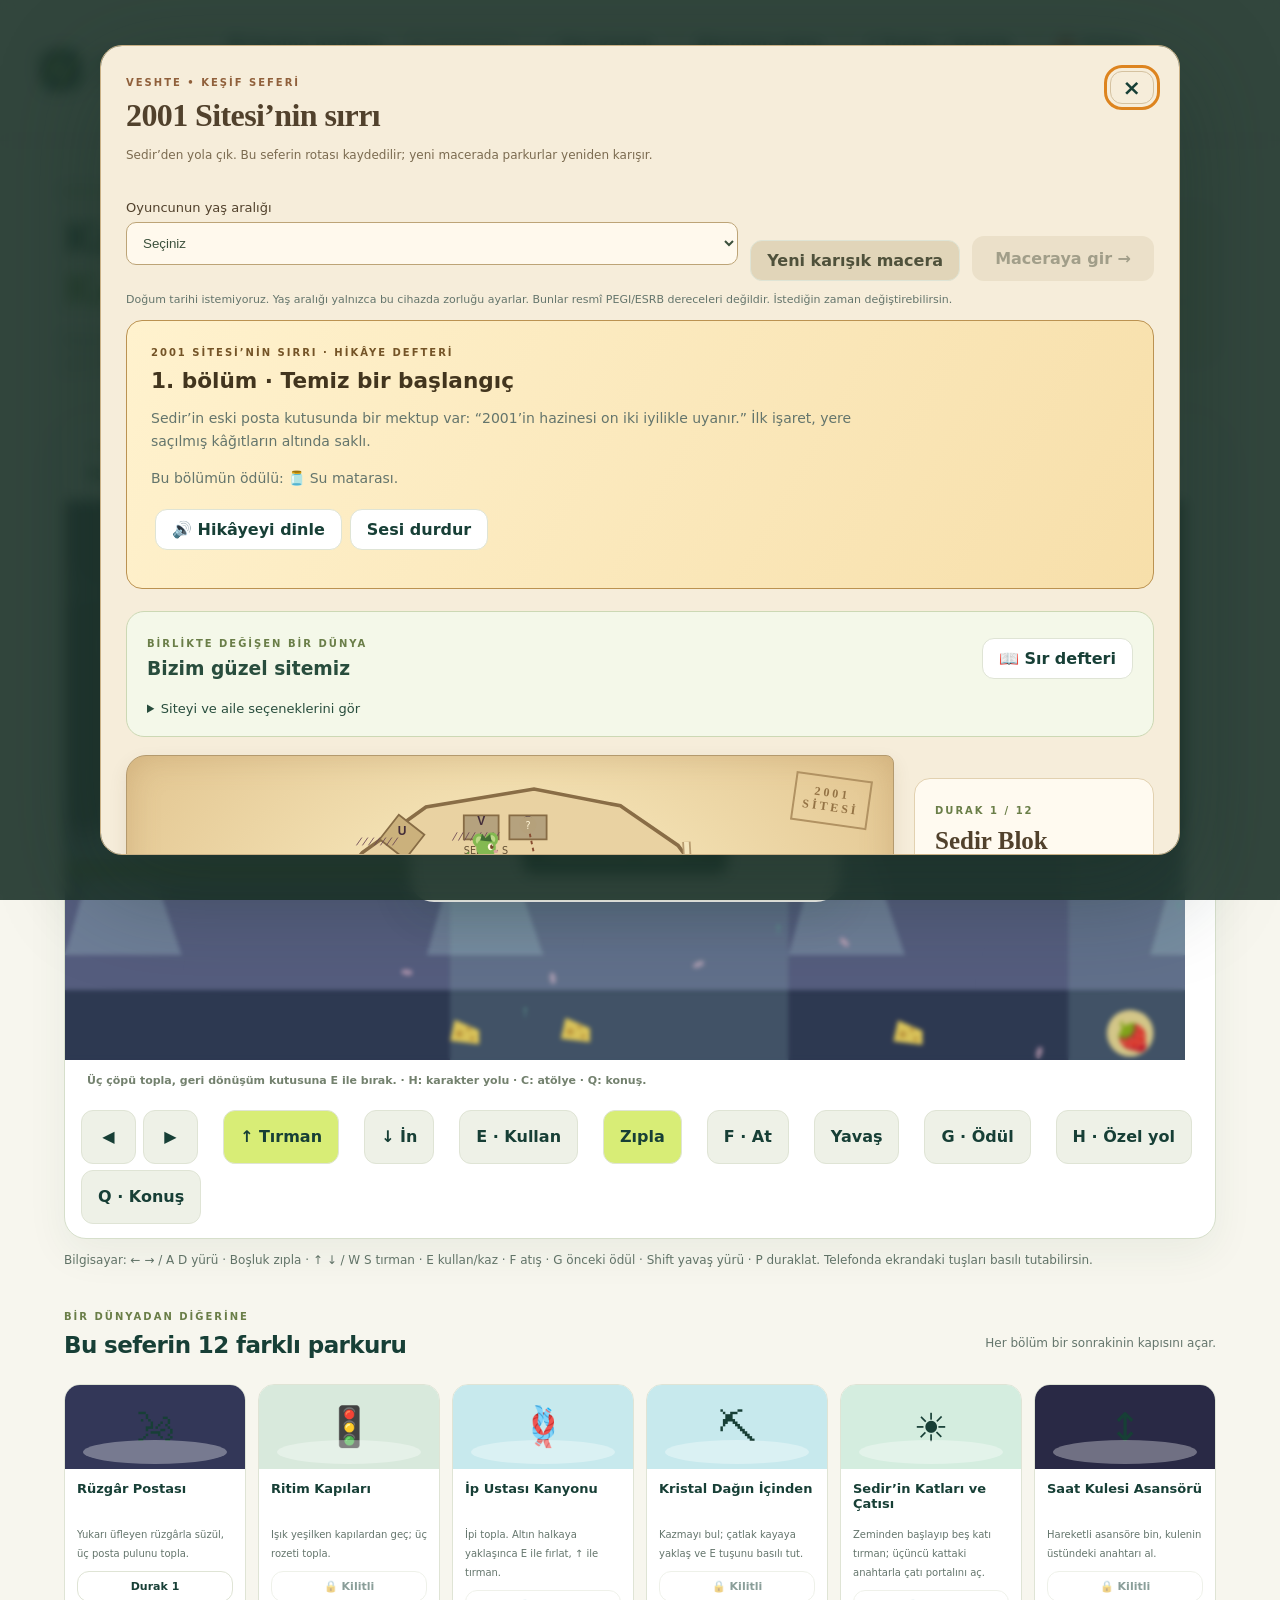
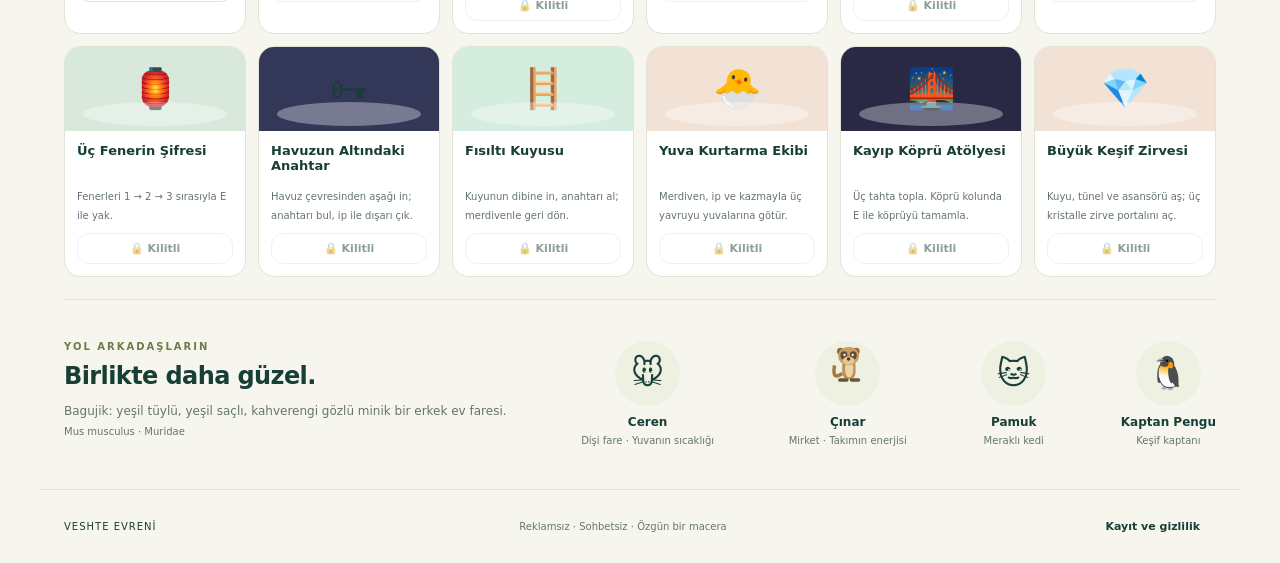
==== commit d23d4999: "Enable parent signup after Gmail SMTP setup" ====
--- a/index.html
+++ b/index.html
@@ -10,4 +10,5 @@
 <footer>VESHTE EVRENİ <span>Reklamsız · Sohbetsiz · Özgün bir macera</span><button id="privacy">Kayıt ve gizlilik</button></footer>
 <dialog id="parentDialog"><form method="dialog"><button class="close" aria-label="Kapat">×</button></form><span class="eyebrow">YETİŞKİNLER İÇİN</span><h2>Ebeveyn alanı</h2><p>Çocuğun e-postası, gerçek adı veya doğum tarihi gerekmez. Hesabı ebeveyn yönetir; oyunda yalnızca takma ad görünür.</p><label>Oyuncunun takma adı<input id="nickname" maxlength="20" placeholder="Gezgin" autocomplete="off"></label><button id="saveNickname">Takma adı kaydet</button><hr><div id="authArea"><p id="authInfo">Bulut kaydı henüz bağlanmadı. Şimdilik ilerleme bu tarayıcıda saklanır.</p><label>Ebeveyn e-posta adresi<input id="email" type="email" autocomplete="email" disabled></label><label class="check"><input id="consent" type="checkbox" disabled> Ebeveynim; takma adın ve oyun ilerlemesinin hesabımda saklanmasını kabul ediyorum.</label><button id="sendCode" disabled>Giriş / üyelik kodu gönder</button><div id="verifyArea" hidden><label>E-postadaki tek kullanımlık kod<input id="otp" inputmode="numeric" autocomplete="one-time-code" maxlength="10"></label><button id="verifyCode">Girişi tamamla</button></div></div><div id="loggedIn" hidden><p>Ebeveyn hesabı açık. Bulut kaydı etkin.</p><button id="sync">İlerlemeyi eşitle</button><button id="logout">Hesaptan çık</button><button id="deleteCloud" class="danger">Buluttaki oyun kaydını sil</button></div><p id="authStatus" role="status"></p><hr><button id="exportSave">Kaydı yedekle</button><label class="file-label">Yedek yükle<input id="importSave" type="file" accept="application/json,.json"></label><button id="resetSave" class="danger">Bu cihazdaki kaydı sıfırla</button><p class="fine">Tarayıcı verilerini silmek yerel kaydı siler. Yedek indirerek saklayabilirsiniz. Oturum yalnızca bu sekme açıkken sürer. Çıkışta misafir kaydına dönülür.</p></dialog>
 <dialog id="privacyDialog"><form method="dialog"><button class="close" aria-label="Kapat">×</button></form><h2>Maceranın kaydı</h2><p>Oyun; takma ad, açılan bölümler, en iyi peynir sayıları, yaş aralığı, karakter, kazanılan yetenekler, sefer sırası, soru geçmişi ve ses tercihlerini bu cihazın tarayıcısında saklar. Reklam, sohbet, konum takibi ve herkese açık oyuncu profili yoktur.</p><p>İsteğe bağlı bulut hesabı bağlandığında ebeveyn e-postası Supabase Auth'ta; takma ad ve oyun ilerlemesi yalnızca o ebeveynin erişebildiği kayıtta tutulur. Ebeveyn alanından oyun kaydı silinebilir. Hesabın kendisinin silinmesi için proje sahibi Supabase yönetiminden hesabı kaldırmalıdır.</p><p>Üyelik olmadan da tüm dünyalar oynanarak açılır.</p></dialog>
-<script src="config.js?v=living1"></script><script src="engine.js?v=living1"></script><script src="expedition.js?v=living1"></script><script src="community.js?v=living1"></script><script src="living.js?v=living1"></script><script src="heroes.js?v=living1"></script><script src="puzzles.js?v=living1"></script><script src="civic-questions.js?v=living1"></script><script src="soundscape.js?v=living1"></script><script src="mechanisms.js?v=living1"></script><script src="community-art.js?v=living1"></script><script src="game.js?v=living1"></script><script src="journey.js?v=living1"></script><script src="expedition-ui.js?v=living1"></script><script src="community-ui.js?v=living1"></script><script src="living-ui.js?v=living1"></script><script src="account-core.js?v=living1"></script><script src="account.js?v=living1"></script></body></html>
+<script src="config.js?v=authready1"></script><script src="engine.js?v=living1"></script><script src="expedition.js?v=living1"></script><script src="community.js?v=living1"></script><script src="living.js?v=living1"></script><script src="heroes.js?v=living1"></script><script src="puzzles.js?v=living1"></script><script src="civic-questions.js?v=living1"></script><script src="soundscape.js?v=living1"></script><script src="mechanisms.js?v=living1"></script><script src="community-art.js?v=living1"></script><script src="game.js?v=living1"></script><script src="journey.js?v=living1"></script><script src="expedition-ui.js?v=living1"></script><script src="community-ui.js?v=living1"></script><script src="living-ui.js?v=living1"></script><script src="account-core.js?v=living1"></script><script src="account.js?v=living1"></script></body></html>
+
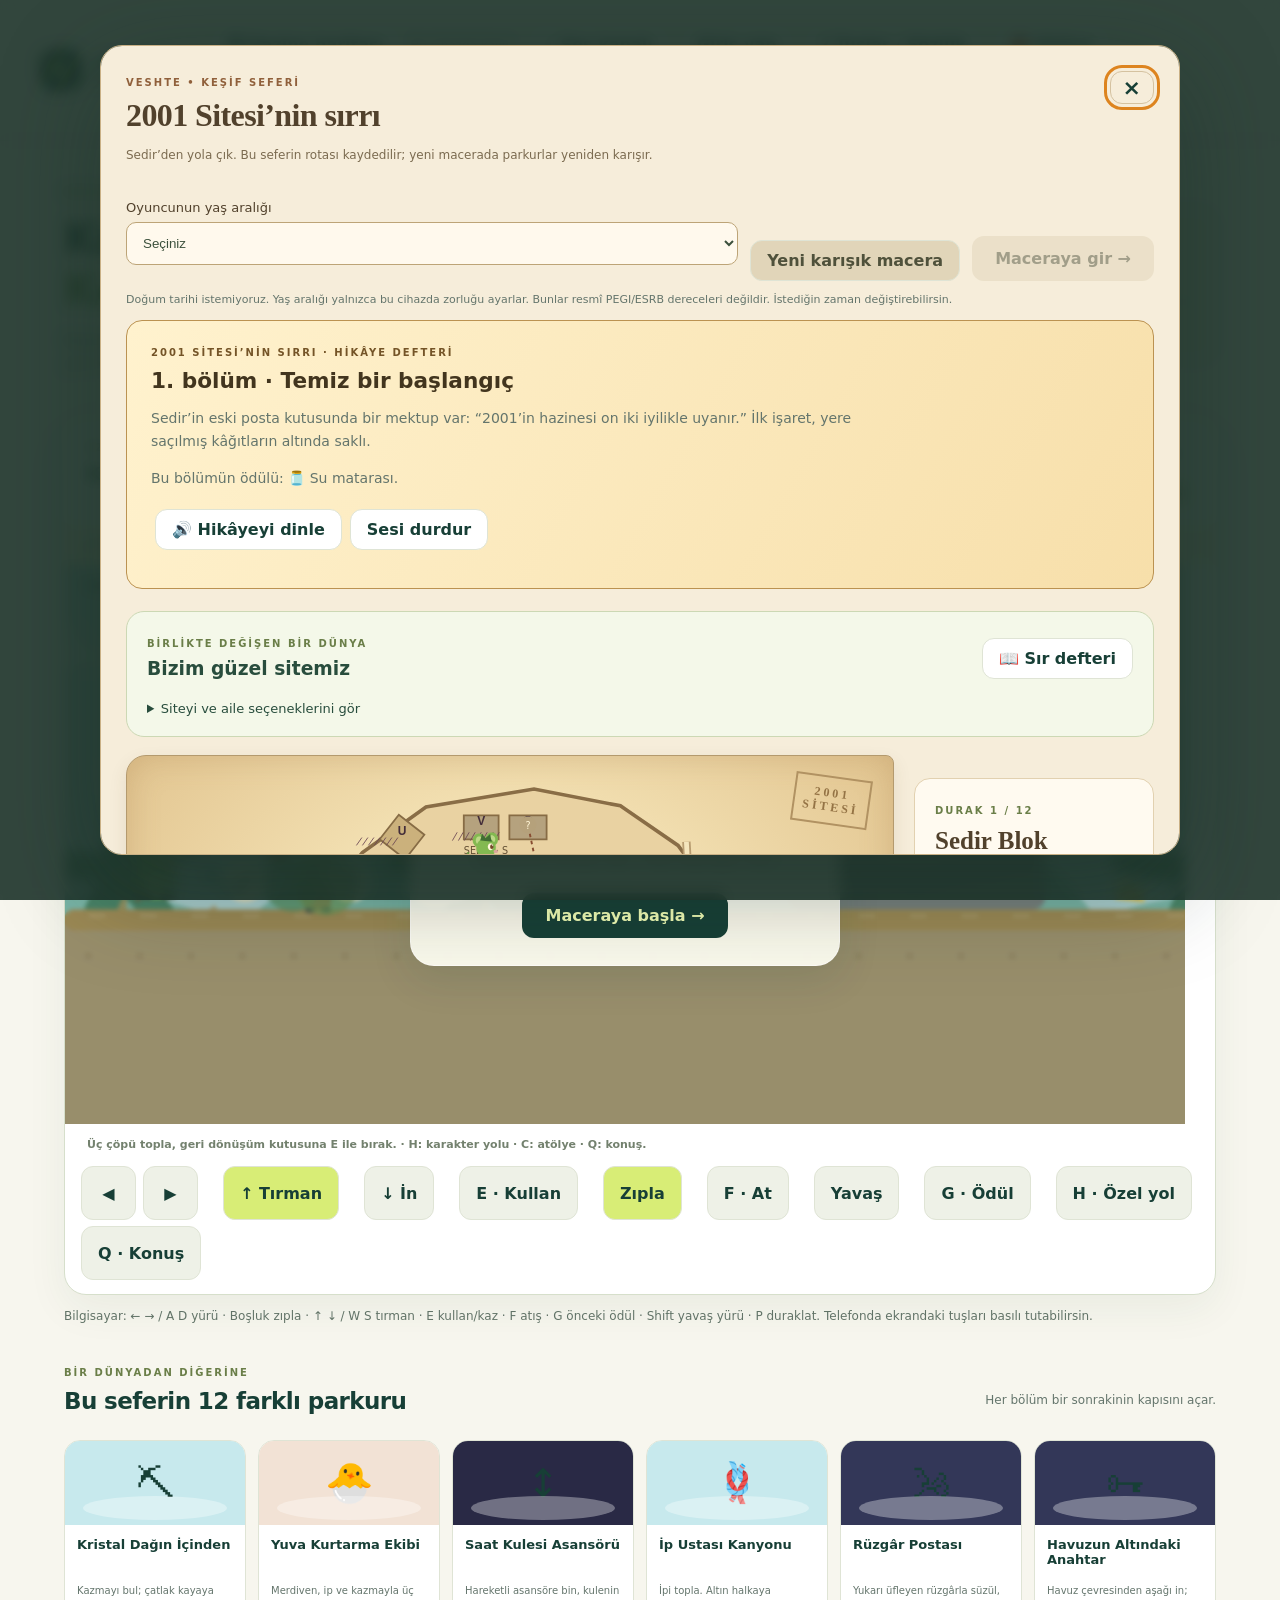
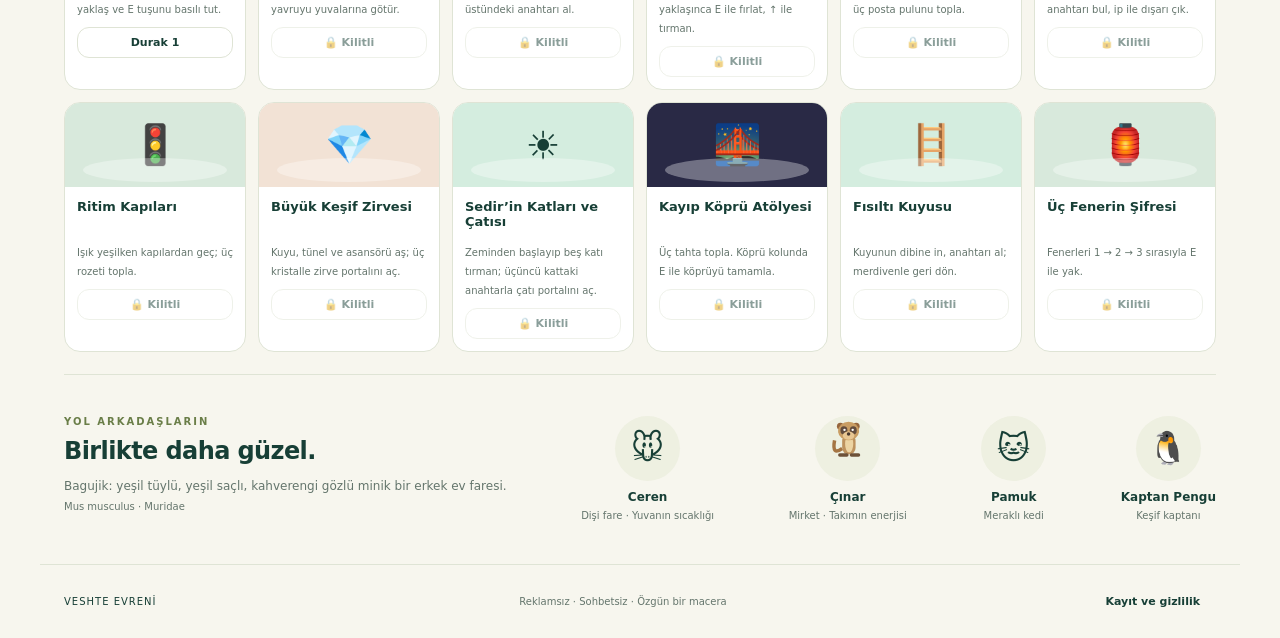
==== commit ee4d9dca: "Simplify signup with email codes and clarify level objectives and inventory" ====
--- a/index.html
+++ b/index.html
@@ -1,5 +1,5 @@
 <!doctype html>
-<html lang="tr"><head><meta charset="utf-8"><meta name="viewport" content="width=device-width, initial-scale=1, viewport-fit=cover"><meta name="theme-color" content="#123b35"><meta name="description" content="Bagujik ile altı dünyada özgün bir platform macerası."><title>Veshte Adventures</title><link rel="stylesheet" href="style.css?v=living1"><link rel="stylesheet" href="journey.css?v=living1"><link rel="manifest" href="manifest.webmanifest"><meta name="theme-color" content="#244d3d"></head>
+<html lang="tr"><head><meta charset="utf-8"><meta name="viewport" content="width=device-width, initial-scale=1, viewport-fit=cover"><meta name="theme-color" content="#123b35"><meta name="description" content="Bagujik ile altı dünyada özgün bir platform macerası."><title>Veshte Adventures</title><link rel="stylesheet" href="style.css?v=clarity1"><link rel="stylesheet" href="journey.css?v=clarity1"><link rel="manifest" href="manifest.webmanifest"><meta name="theme-color" content="#244d3d"></head>
 <body><header><a class="brand" href="./"><span class="brand-icon">V</span><span>VESHTE <small>ADVENTURES</small></span></a><div class="top-actions"><span id="saveStatus">Bu cihazda kayıt</span><button id="sound" aria-pressed="false" title="Ses aç veya kapat">♪ Ses kapalı</button><button id="parent">Ebeveyn alanı</button></div></header>
 <main><section class="intro"><div><span class="eyebrow">RÜZGAR'IN MACERA GÜNLÜĞÜ</span><h1>Küçük patiler.<br><em>Kocaman bir dünya.</em></h1><p>Bagujik ve arkadaşları seni bekliyor. Peynirleri topla,<br class="desktop"> yeni dünyaları keşfet, yuvaya neşe götür!</p></div><div class="progress-card"><span>KEŞİF DEFTERİN</span><strong id="totalStars">0 / 36 yıldız</strong><div class="progress-track"><i id="progressFill"></i></div><small id="profileLabel">Gezgin · Bu cihazdaki maceran</small></div></section>
 <section class="game-shell" aria-label="Platform oyunu"><div class="game-top"><div><span id="worldBadge" class="world-badge">01 · PEYNİR TATİL KASABASI</span><h2 id="levelTitle">İlk patiler</h2></div><div class="hud"><span id="cheeseCount">🧀 0 / 12</span><span id="hearts" aria-label="3 can">♥ ♥ ♥</span><button id="pause" aria-label="Oyunu duraklat">Ⅱ</button><button id="restart" aria-label="Bölümü yeniden başlat">↻</button></div></div>
@@ -10,5 +10,5 @@
 <footer>VESHTE EVRENİ <span>Reklamsız · Sohbetsiz · Özgün bir macera</span><button id="privacy">Kayıt ve gizlilik</button></footer>
 <dialog id="parentDialog"><form method="dialog"><button class="close" aria-label="Kapat">×</button></form><span class="eyebrow">YETİŞKİNLER İÇİN</span><h2>Ebeveyn alanı</h2><p>Çocuğun e-postası, gerçek adı veya doğum tarihi gerekmez. Hesabı ebeveyn yönetir; oyunda yalnızca takma ad görünür.</p><label>Oyuncunun takma adı<input id="nickname" maxlength="20" placeholder="Gezgin" autocomplete="off"></label><button id="saveNickname">Takma adı kaydet</button><hr><div id="authArea"><p id="authInfo">Bulut kaydı henüz bağlanmadı. Şimdilik ilerleme bu tarayıcıda saklanır.</p><label>Ebeveyn e-posta adresi<input id="email" type="email" autocomplete="email" disabled></label><label class="check"><input id="consent" type="checkbox" disabled> Ebeveynim; takma adın ve oyun ilerlemesinin hesabımda saklanmasını kabul ediyorum.</label><button id="sendCode" disabled>Giriş / üyelik kodu gönder</button><div id="verifyArea" hidden><label>E-postadaki tek kullanımlık kod<input id="otp" inputmode="numeric" autocomplete="one-time-code" maxlength="10"></label><button id="verifyCode">Girişi tamamla</button></div></div><div id="loggedIn" hidden><p>Ebeveyn hesabı açık. Bulut kaydı etkin.</p><button id="sync">İlerlemeyi eşitle</button><button id="logout">Hesaptan çık</button><button id="deleteCloud" class="danger">Buluttaki oyun kaydını sil</button></div><p id="authStatus" role="status"></p><hr><button id="exportSave">Kaydı yedekle</button><label class="file-label">Yedek yükle<input id="importSave" type="file" accept="application/json,.json"></label><button id="resetSave" class="danger">Bu cihazdaki kaydı sıfırla</button><p class="fine">Tarayıcı verilerini silmek yerel kaydı siler. Yedek indirerek saklayabilirsiniz. Oturum yalnızca bu sekme açıkken sürer. Çıkışta misafir kaydına dönülür.</p></dialog>
 <dialog id="privacyDialog"><form method="dialog"><button class="close" aria-label="Kapat">×</button></form><h2>Maceranın kaydı</h2><p>Oyun; takma ad, açılan bölümler, en iyi peynir sayıları, yaş aralığı, karakter, kazanılan yetenekler, sefer sırası, soru geçmişi ve ses tercihlerini bu cihazın tarayıcısında saklar. Reklam, sohbet, konum takibi ve herkese açık oyuncu profili yoktur.</p><p>İsteğe bağlı bulut hesabı bağlandığında ebeveyn e-postası Supabase Auth'ta; takma ad ve oyun ilerlemesi yalnızca o ebeveynin erişebildiği kayıtta tutulur. Ebeveyn alanından oyun kaydı silinebilir. Hesabın kendisinin silinmesi için proje sahibi Supabase yönetiminden hesabı kaldırmalıdır.</p><p>Üyelik olmadan da tüm dünyalar oynanarak açılır.</p></dialog>
-<script src="config.js?v=authready1"></script><script src="engine.js?v=living1"></script><script src="expedition.js?v=living1"></script><script src="community.js?v=living1"></script><script src="living.js?v=living1"></script><script src="heroes.js?v=living1"></script><script src="puzzles.js?v=living1"></script><script src="civic-questions.js?v=living1"></script><script src="soundscape.js?v=living1"></script><script src="mechanisms.js?v=living1"></script><script src="community-art.js?v=living1"></script><script src="game.js?v=living1"></script><script src="journey.js?v=living1"></script><script src="expedition-ui.js?v=living1"></script><script src="community-ui.js?v=living1"></script><script src="living-ui.js?v=living1"></script><script src="account-core.js?v=living1"></script><script src="account.js?v=living1"></script></body></html>
+<script src="config.js?v=clarity1"></script><script src="engine.js?v=clarity1"></script><script src="expedition.js?v=clarity1"></script><script src="community.js?v=clarity1"></script><script src="living.js?v=clarity1"></script><script src="heroes.js?v=clarity1"></script><script src="puzzles.js?v=clarity1"></script><script src="civic-questions.js?v=clarity1"></script><script src="soundscape.js?v=clarity1"></script><script src="mechanisms.js?v=clarity1"></script><script src="community-art.js?v=clarity1"></script><script src="game.js?v=clarity1"></script><script src="journey.js?v=clarity1"></script><script src="expedition-ui.js?v=clarity1"></script><script src="community-ui.js?v=clarity1"></script><script src="living-ui.js?v=clarity1"></script><script src="account-core.js?v=clarity1"></script><script src="account.js?v=clarity1"></script></body></html>
 
--- a/journey.css
+++ b/journey.css
@@ -6,3 +6,10 @@
 .control-legend{font-size:12px;color:#617367;line-height:1.6}@media(max-width:600px){.age-row{flex-direction:column;align-items:stretch}.age-row label{width:100%}.age-row select{min-width:0;width:100%}.age-row button{width:100%}}
 .chapter-panel{padding:20px 24px;margin:12px 0 22px;border:1px solid #bb9251;border-radius:16px;background:linear-gradient(120deg,#fff2ce,#f7dfaa);color:#42351e}.chapter-panel h3{font-size:1.35rem;margin:8px 0}.chapter-panel p{line-height:1.65;max-width:85ch}.chapter-panel button{margin:4px}.chapter-panel .eyebrow{color:#745427}#guideDialog{max-width:850px;width:92vw;max-height:88vh;overflow:auto;padding:26px;border-radius:20px}#closeGuide{float:right}.keys-grid{display:grid;grid-template-columns:1fr 1fr;gap:10px}.keys-grid>div{padding:12px;background:#eef4ef;border-radius:10px;display:flex;gap:12px;align-items:center;color:#24453b}kbd{font:700 13px system-ui;background:white;border:1px solid #b9c8bf;padding:5px 8px;border-radius:5px}.glossary{display:grid;grid-template-columns:1fr 1fr;gap:12px;margin-top:16px}.glossary article{display:flex;gap:12px;background:#f2f5ee;padding:14px;border-radius:12px;color:#284035}.glossary article>span{font-size:28px}.glossary p{font-size:14px;line-height:1.5;margin:6px 0}.start-choices{display:flex;flex-wrap:wrap;gap:8px;margin-top:14px}#audioStatus{padding:12px;background:#fff2ce;border-radius:9px;color:#45341d}#guideDialog summary{cursor:pointer;font-weight:750;padding:12px 0}@media(max-width:600px){.keys-grid,.glossary{grid-template-columns:1fr}#guideDialog{padding:17px}.chapter-panel{padding:15px}.touch-controls{flex-wrap:wrap}.touch-controls button{min-width:42px;padding:8px}}
 .living-panel{background:#f4f8e9;border:1px solid #ccd8b4;border-radius:18px;padding:20px;margin:18px 0;color:#284d3d}.living-title{display:flex;align-items:center;justify-content:space-between;gap:12px}.living-title h3{margin:7px 0}.restored-places{display:grid;grid-template-columns:repeat(3,1fr);gap:8px}.restored-places>div{padding:12px;border-radius:10px;font-size:13px}.restored{background:#dceec3;border:1px solid #9ebd79}.waiting{background:#eeeddf;color:#77786b}.family-options{display:grid;gap:10px;margin-top:18px}.family-options label{display:flex;gap:10px;align-items:center}.family-options input{width:20px;height:20px}#diaryDialog,#workshopDialog,#talkDialog{max-width:760px;width:92vw;max-height:85vh;overflow:auto;padding:26px;border-radius:20px}#closeDiary,#closeWorkshop{float:right}.diary-pages{display:grid;grid-template-columns:1fr 1fr;gap:12px}.diary-pages article,.recipe{padding:16px;background:#f5ecd5;border-radius:12px;margin:10px 0;color:#4a432e}.diary-pages h3{margin:0 0 8px}.recipe button{display:block;margin-top:10px}#talkDialog button{margin:6px;display:block}.big-controls .touch-controls button{min-height:54px;min-width:55px;font-size:16px}.touch-controls{flex-wrap:wrap;gap:6px}.top-actions{flex-wrap:wrap}.account-grid{display:grid;gap:12px}.account-actions{display:flex;flex-wrap:wrap;gap:8px}.league-list{width:100%;border-collapse:collapse}.league-list td,.league-list th{padding:10px;text-align:left;border-bottom:1px solid #d7dfcf}@media(max-width:600px){.restored-places{grid-template-columns:1fr 1fr}.diary-pages{grid-template-columns:1fr}.living-title{align-items:start;flex-direction:column}.big-controls .touch-controls button{min-height:52px;min-width:48px;font-size:14px}}
+
+/* Keep the inventory with lives, at the upper right of the play area. */
+.game-top{align-items:flex-start}.game-top>.hud{margin-left:auto;max-width:62%;justify-content:flex-end;flex-wrap:wrap;gap:6px}.hud #powerStatus{flex-basis:100%;text-align:right;white-space:normal;font-size:12px;line-height:1.6;margin:0;padding:6px 10px;color:#244d3c;background:#eef4dc}
+#objectiveStatus{margin:0;padding:9px 16px;background:#fff5d9;border-top:1px solid #e9dfc0;font-size:13px;line-height:1.55;color:#594724}#authStatus{background:#edf4dc;border:1px solid #b7c99d;padding:12px;border-radius:10px;line-height:1.65}#authStatus:empty{display:none}.account-actions{display:flex;flex-wrap:wrap;gap:8px}
+@media(max-width:600px){.game-top{flex-wrap:wrap}.game-top>.hud{max-width:100%;width:100%}.hud #powerStatus{font-size:11px}#objectiveStatus{font-size:12px;padding:8px 12px}}
+
+.auth-tabs{display:flex;gap:8px;margin:15px 0}.auth-tabs button{flex:1}.auth-tabs [aria-pressed=true]{background:#173f36;color:#fff}.account-grid{display:grid;gap:12px}#codeArea button{margin:6px 4px 0 0}#haveCode{font-size:12px;border:0;padding-left:0;margin-top:12px}#parentDialog{max-width:460px}#localAccountSettings{border-top:1px solid #dfe4d5;padding-top:12px;margin-top:22px}#localAccountSettings summary{cursor:pointer}#signupCode{font-size:22px;letter-spacing:4px}
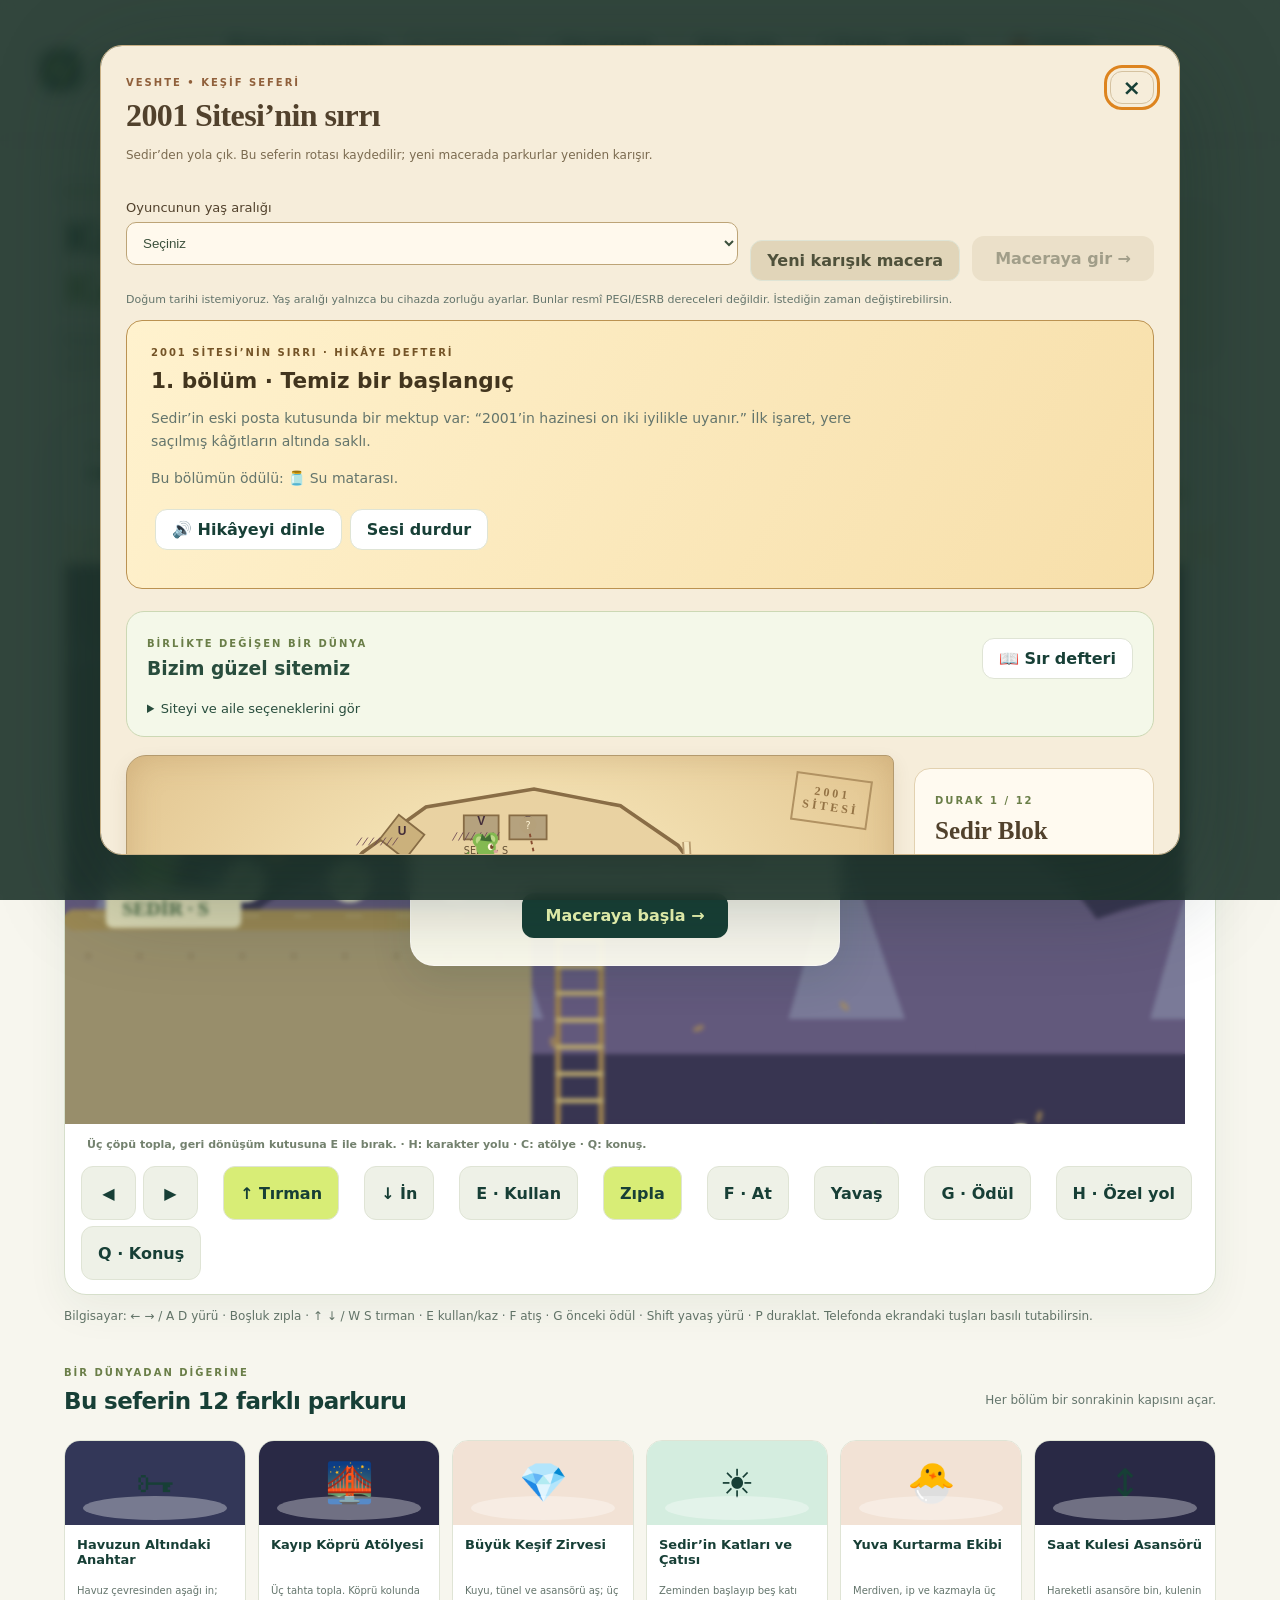
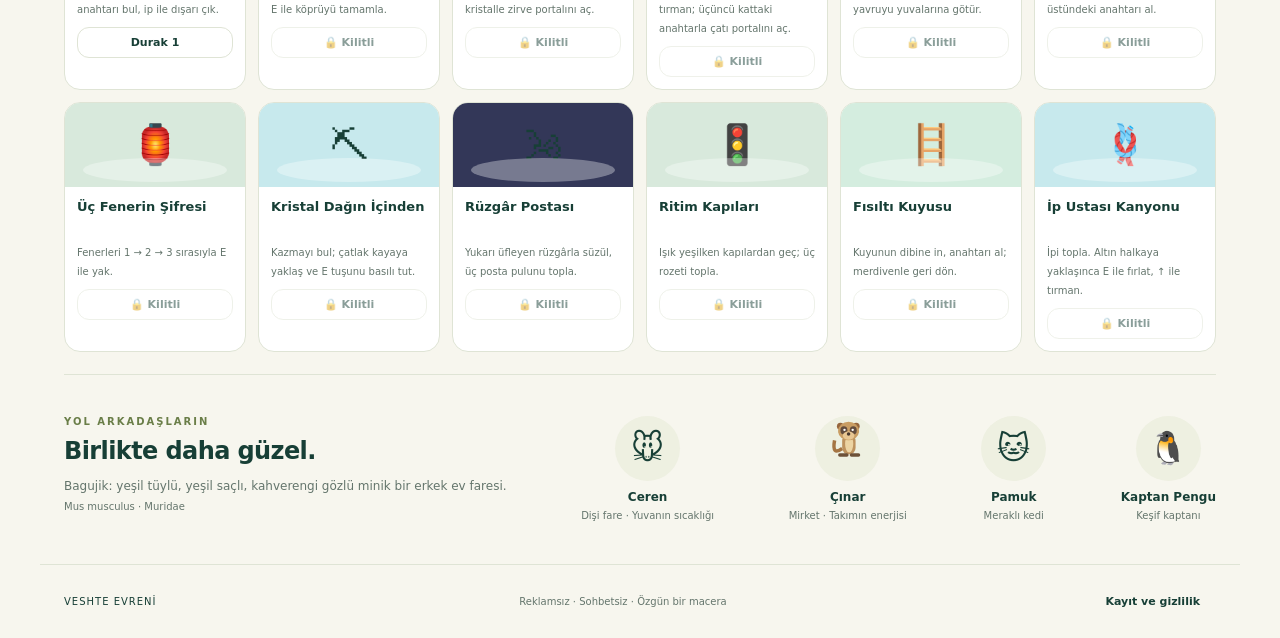
==== commit 140c4341: "Clear portal exits and simplify account access" ====
--- a/index.html
+++ b/index.html
@@ -1,5 +1,5 @@
 <!doctype html>
-<html lang="tr"><head><meta charset="utf-8"><meta name="viewport" content="width=device-width, initial-scale=1, viewport-fit=cover"><meta name="theme-color" content="#123b35"><meta name="description" content="Bagujik ile altı dünyada özgün bir platform macerası."><title>Veshte Adventures</title><link rel="stylesheet" href="style.css?v=clarity1"><link rel="stylesheet" href="journey.css?v=clarity1"><link rel="manifest" href="manifest.webmanifest"><meta name="theme-color" content="#244d3d"></head>
+<html lang="tr"><head><meta charset="utf-8"><meta name="viewport" content="width=device-width, initial-scale=1, viewport-fit=cover"><meta name="theme-color" content="#123b35"><meta name="description" content="Bagujik ile altı dünyada özgün bir platform macerası."><title>Veshte Adventures</title><link rel="stylesheet" href="style.css?v=clarity2"><link rel="stylesheet" href="journey.css?v=clarity2"><link rel="manifest" href="manifest.webmanifest"><meta name="theme-color" content="#244d3d"></head>
 <body><header><a class="brand" href="./"><span class="brand-icon">V</span><span>VESHTE <small>ADVENTURES</small></span></a><div class="top-actions"><span id="saveStatus">Bu cihazda kayıt</span><button id="sound" aria-pressed="false" title="Ses aç veya kapat">♪ Ses kapalı</button><button id="parent">Ebeveyn alanı</button></div></header>
 <main><section class="intro"><div><span class="eyebrow">RÜZGAR'IN MACERA GÜNLÜĞÜ</span><h1>Küçük patiler.<br><em>Kocaman bir dünya.</em></h1><p>Bagujik ve arkadaşları seni bekliyor. Peynirleri topla,<br class="desktop"> yeni dünyaları keşfet, yuvaya neşe götür!</p></div><div class="progress-card"><span>KEŞİF DEFTERİN</span><strong id="totalStars">0 / 36 yıldız</strong><div class="progress-track"><i id="progressFill"></i></div><small id="profileLabel">Gezgin · Bu cihazdaki maceran</small></div></section>
 <section class="game-shell" aria-label="Platform oyunu"><div class="game-top"><div><span id="worldBadge" class="world-badge">01 · PEYNİR TATİL KASABASI</span><h2 id="levelTitle">İlk patiler</h2></div><div class="hud"><span id="cheeseCount">🧀 0 / 12</span><span id="hearts" aria-label="3 can">♥ ♥ ♥</span><button id="pause" aria-label="Oyunu duraklat">Ⅱ</button><button id="restart" aria-label="Bölümü yeniden başlat">↻</button></div></div>
@@ -10,5 +10,5 @@
 <footer>VESHTE EVRENİ <span>Reklamsız · Sohbetsiz · Özgün bir macera</span><button id="privacy">Kayıt ve gizlilik</button></footer>
 <dialog id="parentDialog"><form method="dialog"><button class="close" aria-label="Kapat">×</button></form><span class="eyebrow">YETİŞKİNLER İÇİN</span><h2>Ebeveyn alanı</h2><p>Çocuğun e-postası, gerçek adı veya doğum tarihi gerekmez. Hesabı ebeveyn yönetir; oyunda yalnızca takma ad görünür.</p><label>Oyuncunun takma adı<input id="nickname" maxlength="20" placeholder="Gezgin" autocomplete="off"></label><button id="saveNickname">Takma adı kaydet</button><hr><div id="authArea"><p id="authInfo">Bulut kaydı henüz bağlanmadı. Şimdilik ilerleme bu tarayıcıda saklanır.</p><label>Ebeveyn e-posta adresi<input id="email" type="email" autocomplete="email" disabled></label><label class="check"><input id="consent" type="checkbox" disabled> Ebeveynim; takma adın ve oyun ilerlemesinin hesabımda saklanmasını kabul ediyorum.</label><button id="sendCode" disabled>Giriş / üyelik kodu gönder</button><div id="verifyArea" hidden><label>E-postadaki tek kullanımlık kod<input id="otp" inputmode="numeric" autocomplete="one-time-code" maxlength="10"></label><button id="verifyCode">Girişi tamamla</button></div></div><div id="loggedIn" hidden><p>Ebeveyn hesabı açık. Bulut kaydı etkin.</p><button id="sync">İlerlemeyi eşitle</button><button id="logout">Hesaptan çık</button><button id="deleteCloud" class="danger">Buluttaki oyun kaydını sil</button></div><p id="authStatus" role="status"></p><hr><button id="exportSave">Kaydı yedekle</button><label class="file-label">Yedek yükle<input id="importSave" type="file" accept="application/json,.json"></label><button id="resetSave" class="danger">Bu cihazdaki kaydı sıfırla</button><p class="fine">Tarayıcı verilerini silmek yerel kaydı siler. Yedek indirerek saklayabilirsiniz. Oturum yalnızca bu sekme açıkken sürer. Çıkışta misafir kaydına dönülür.</p></dialog>
 <dialog id="privacyDialog"><form method="dialog"><button class="close" aria-label="Kapat">×</button></form><h2>Maceranın kaydı</h2><p>Oyun; takma ad, açılan bölümler, en iyi peynir sayıları, yaş aralığı, karakter, kazanılan yetenekler, sefer sırası, soru geçmişi ve ses tercihlerini bu cihazın tarayıcısında saklar. Reklam, sohbet, konum takibi ve herkese açık oyuncu profili yoktur.</p><p>İsteğe bağlı bulut hesabı bağlandığında ebeveyn e-postası Supabase Auth'ta; takma ad ve oyun ilerlemesi yalnızca o ebeveynin erişebildiği kayıtta tutulur. Ebeveyn alanından oyun kaydı silinebilir. Hesabın kendisinin silinmesi için proje sahibi Supabase yönetiminden hesabı kaldırmalıdır.</p><p>Üyelik olmadan da tüm dünyalar oynanarak açılır.</p></dialog>
-<script src="config.js?v=clarity1"></script><script src="engine.js?v=clarity1"></script><script src="expedition.js?v=clarity1"></script><script src="community.js?v=clarity1"></script><script src="living.js?v=clarity1"></script><script src="heroes.js?v=clarity1"></script><script src="puzzles.js?v=clarity1"></script><script src="civic-questions.js?v=clarity1"></script><script src="soundscape.js?v=clarity1"></script><script src="mechanisms.js?v=clarity1"></script><script src="community-art.js?v=clarity1"></script><script src="game.js?v=clarity1"></script><script src="journey.js?v=clarity1"></script><script src="expedition-ui.js?v=clarity1"></script><script src="community-ui.js?v=clarity1"></script><script src="living-ui.js?v=clarity1"></script><script src="account-core.js?v=clarity1"></script><script src="account.js?v=clarity1"></script></body></html>
+<script src="config.js?v=clarity2"></script><script src="engine.js?v=clarity2"></script><script src="expedition.js?v=clarity2"></script><script src="community.js?v=clarity2"></script><script src="living.js?v=clarity2"></script><script src="heroes.js?v=clarity2"></script><script src="puzzles.js?v=clarity2"></script><script src="civic-questions.js?v=clarity2"></script><script src="soundscape.js?v=clarity2"></script><script src="mechanisms.js?v=clarity2"></script><script src="community-art.js?v=clarity2"></script><script src="game.js?v=clarity2"></script><script src="journey.js?v=clarity2"></script><script src="expedition-ui.js?v=clarity2"></script><script src="community-ui.js?v=clarity2"></script><script src="living-ui.js?v=clarity2"></script><script src="account-core.js?v=clarity2"></script><script src="account.js?v=clarity2"></script></body></html>
 
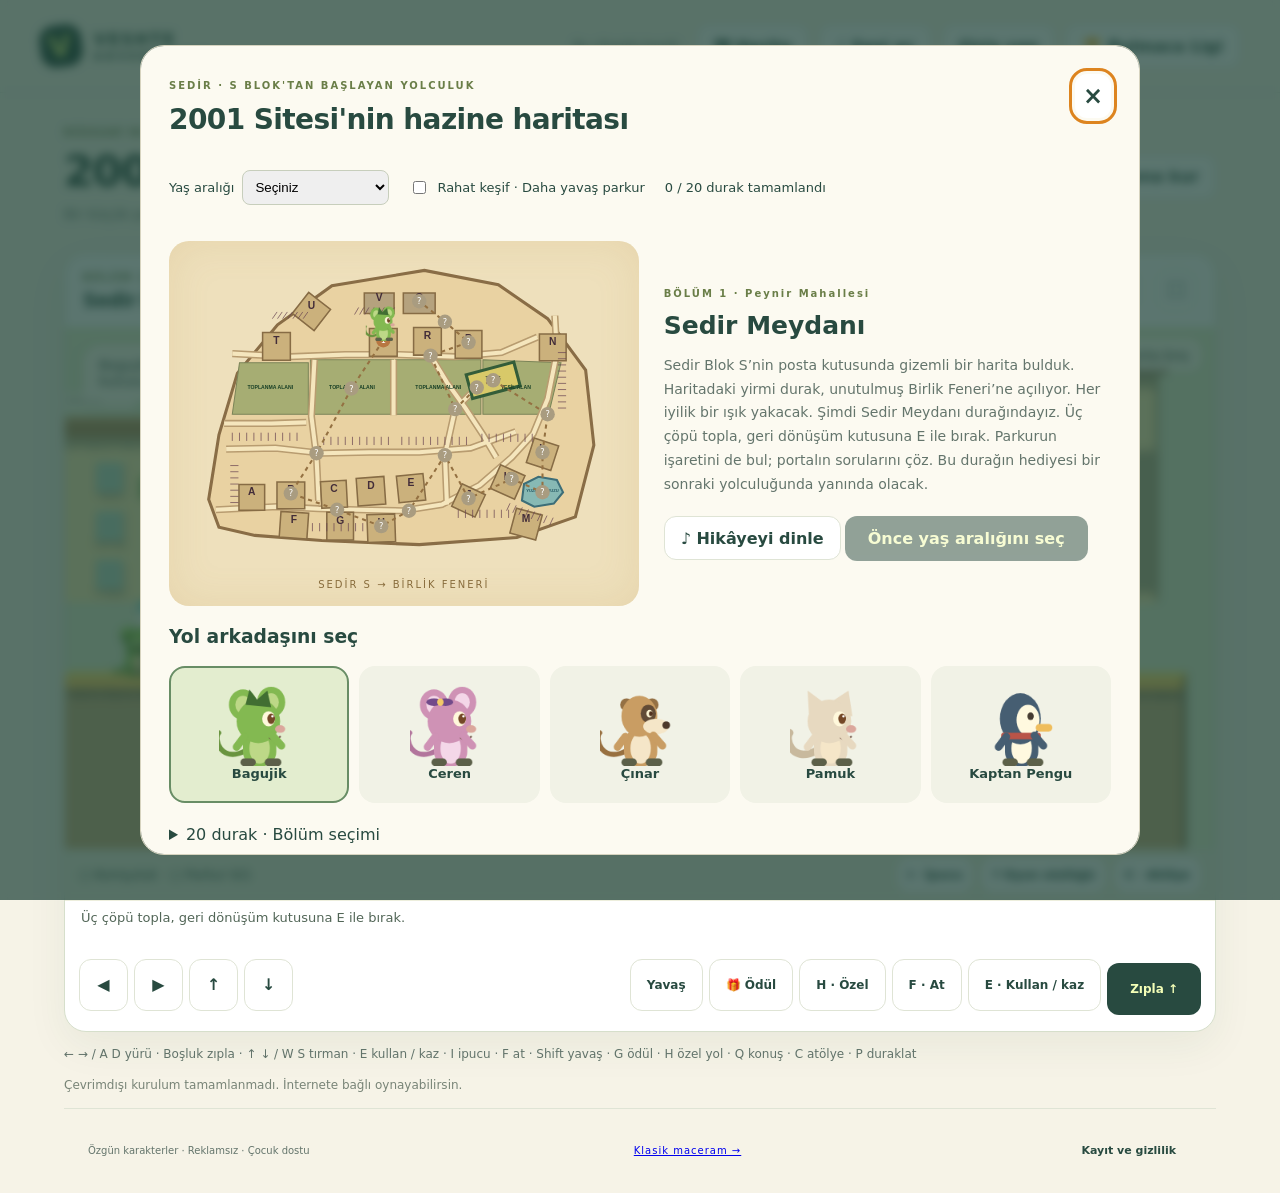
==== commit 57829d60: "Add installable 3D adventure with 20 stops and reliable delivery quests" ====
--- a/index.html
+++ b/index.html
@@ -1,14 +1,20 @@
 <!doctype html>
-<html lang="tr"><head><meta charset="utf-8"><meta name="viewport" content="width=device-width, initial-scale=1, viewport-fit=cover"><meta name="theme-color" content="#123b35"><meta name="description" content="Bagujik ile altı dünyada özgün bir platform macerası."><title>Veshte Adventures</title><link rel="stylesheet" href="style.css?v=clarity2"><link rel="stylesheet" href="journey.css?v=clarity2"><link rel="manifest" href="manifest.webmanifest"><meta name="theme-color" content="#244d3d"></head>
-<body><header><a class="brand" href="./"><span class="brand-icon">V</span><span>VESHTE <small>ADVENTURES</small></span></a><div class="top-actions"><span id="saveStatus">Bu cihazda kayıt</span><button id="sound" aria-pressed="false" title="Ses aç veya kapat">♪ Ses kapalı</button><button id="parent">Ebeveyn alanı</button></div></header>
-<main><section class="intro"><div><span class="eyebrow">RÜZGAR'IN MACERA GÜNLÜĞÜ</span><h1>Küçük patiler.<br><em>Kocaman bir dünya.</em></h1><p>Bagujik ve arkadaşları seni bekliyor. Peynirleri topla,<br class="desktop"> yeni dünyaları keşfet, yuvaya neşe götür!</p></div><div class="progress-card"><span>KEŞİF DEFTERİN</span><strong id="totalStars">0 / 36 yıldız</strong><div class="progress-track"><i id="progressFill"></i></div><small id="profileLabel">Gezgin · Bu cihazdaki maceran</small></div></section>
-<section class="game-shell" aria-label="Platform oyunu"><div class="game-top"><div><span id="worldBadge" class="world-badge">01 · PEYNİR TATİL KASABASI</span><h2 id="levelTitle">İlk patiler</h2></div><div class="hud"><span id="cheeseCount">🧀 0 / 12</span><span id="hearts" aria-label="3 can">♥ ♥ ♥</span><button id="pause" aria-label="Oyunu duraklat">Ⅱ</button><button id="restart" aria-label="Bölümü yeniden başlat">↻</button></div></div>
-<div class="stage"><canvas id="game" width="960" height="480" tabindex="0" aria-label="Bagujik platform oyunu. A D ile yürü, boşluk ile zıpla, yukarı aşağı ile tırman, E ile araç kullan.">Bu oyun JavaScript ve Canvas destekli tarayıcı gerektirir.</canvas><div id="overlay" class="overlay"><div class="overlay-card"><span id="overlayTag" class="eyebrow">BAGUJIK İLE YOLA ÇIK</span><h2 id="overlayTitle">Macera seni çağırıyor!</h2><p id="overlayText">Ceren: Tatil kasabasının pikniği için peynir toplayalım. Işıklı kapıya ulaş!</p><button id="play" class="primary">Maceraya başla <span>→</span></button><button id="next" class="primary" hidden>Sonraki bölüm →</button></div></div></div>
-<div class="game-bottom"><span id="hint">← → / A D: yürü · Boşluk / ↑: zıpla · P: duraklat</span><span>✦ Her adım bir keşif</span></div><div class="touch-controls" aria-label="Dokunmatik kontroller"><div><button data-control="left" aria-label="Sola yürü">◀</button><button data-control="right" aria-label="Sağa yürü">▶</button></div><button data-control="up" aria-label="Yukarı tırman" class="jump">↑ Tırman</button><button data-control="down" aria-label="Aşağı in">↓ İn</button><button data-control="action">E · Kullan</button><button data-control="jump" class="jump">Zıpla</button><button data-control="fire">F · At</button><button data-control="walk">Yavaş</button><button data-control="gift">G · Ödül</button><button data-control="hero">H · Özel yol</button><button data-control="talk">Q · Konuş</button></div></section>
-<p class="control-legend">Bilgisayar: ← → / A D yürü · Boşluk zıpla · ↑ ↓ / W S tırman · E kullan/kaz · F atış · G önceki ödül · Shift yavaş yürü · P duraklat. Telefonda ekrandaki tuşları basılı tutabilirsin.</p><section class="world-section"><div class="section-title"><div><span class="eyebrow">BİR DÜNYADAN DİĞERİNE</span><h2>Keşif haritan</h2></div><p>Her bölüm bir sonrakinin kapısını açar.</p></div><div id="worlds" class="world-grid"></div></section>
-<section class="friends"><div><span class="eyebrow">YOL ARKADAŞLARIN</span><h2>Birlikte daha güzel.</h2><p>Bagujik: yeşil tüylü, yeşil saçlı, kahverengi gözlü minik bir erkek ev faresi.<br><small>Mus musculus · Muridae</small></p></div><div class="friend"><span>🐭</span><b>Ceren</b><small>Dişi fare · Yuvanın sıcaklığı</small></div><div class="friend"><span><img src="cinar.svg" alt="Mirket" width="38" height="42"></span><b>Çınar</b><small>Mirket · Takımın enerjisi</small></div><div class="friend"><span>🐱</span><b>Pamuk</b><small>Meraklı kedi</small></div><div class="friend"><span>🐧</span><b>Kaptan Pengu</b><small>Keşif kaptanı</small></div></section></main>
-<footer>VESHTE EVRENİ <span>Reklamsız · Sohbetsiz · Özgün bir macera</span><button id="privacy">Kayıt ve gizlilik</button></footer>
+<html lang="tr"><head><meta charset="utf-8"><meta name="viewport" content="width=device-width,initial-scale=1,viewport-fit=cover"><meta name="theme-color" content="#244d3d"><meta name="apple-mobile-web-app-capable" content="yes"><meta name="apple-mobile-web-app-title" content="Veshte"><meta name="description" content="Veshte Adventures: 2001 Sitesi'nin sırrını çöz. 10 bölüm, 20 durak, özgün 3D karakterler ve iyilik görevleri."><title>Veshte Adventures · 2001'in Sırrı</title><link rel="manifest" href="manifest.webmanifest"><link rel="apple-touch-icon" href="app-icon-192.png"><link rel="stylesheet" href="style.css?v=adventure4"><link rel="stylesheet" href="adventure.css?v=adventure4"></head><body>
+<header><a class="brand" href="./"><span class="brand-icon">V</span><span>VESHTE <small>ADVENTURES</small></span></a><div class="top-actions"><span id="saveStatus">Bu cihazda kayıt</span><button id="openMap">🗺 Harita</button><button id="sound">♪ Sesi aç</button><button id="parent">Giriş yap</button></div></header>
+<main><section class="adventure-intro"><div><span class="eyebrow">RÜZGAR'IN MACERA GÜNLÜĞÜ · 3D KEŞİF</span><h1>2001 Sitesi'nin sırrı.</h1><p>Bir küçük pati. Yirmi durak. Paylaştıkça büyüyen bir hazine.</p></div><button id="install">↗ Telefona kur</button></section>
+<section id="gameShell" class="game-shell"><div class="game-top"><div><span id="worldBadge" class="eyebrow"></span><h2 id="levelTitle"></h2></div><div class="hud"><span id="hearts"></span><span id="cheeseCount"></span><button id="pause" aria-label="Duraklat veya devam et">Ⅱ</button><button id="restart" aria-label="Bölümü yeniden başlat">↻</button><button id="fullScreen" aria-label="Tam ekran">⛶</button></div></div>
+<div class="stage"><canvas id="game" tabindex="0" aria-label="Veshte 3D platform oyunu"></canvas><div id="inventory"></div><div id="powers"></div><div id="bubble" role="status"></div><button id="resume" class="primary">Oyuna devam et →</button><div id="renderError" hidden>Bu cihazda 3D açılamadı. <a href="classic.html">Klasik oyunu aç →</a></div></div>
+<div class="mission-bar"><span id="objective"></span><button id="hintButton">I · İpucu</button><button id="help">? Oyun sözlüğü</button><button id="craft">C · Atölye</button></div><p id="notice" aria-live="polite"></p>
+<div class="touch-pad"><div class="directions"><button data-control="left" aria-label="Sola yürü">◀</button><button data-control="right" aria-label="Sağa yürü">▶</button><button data-control="up" aria-label="Yukarı tırman">↑</button><button data-control="down" aria-label="Aşağı in">↓</button></div><div class="actions"><button data-control="walk">Yavaş</button><button data-control="gift">🎁 Ödül</button><button data-control="hero">H · Özel</button><button data-control="fire">F · At</button><button data-control="action" id="context">E · Kullan</button><button data-control="jump" class="primary">Zıpla ↑</button></div></div></section>
+<p class="control-legend">← → / A D yürü · Boşluk zıpla · ↑ ↓ / W S tırman · E kullan / kaz · I ipucu · F at · Shift yavaş · G ödül · H özel yol · Q konuş · C atölye · P duraklat</p><p id="offlineStatus" class="fine">Telefonu yatay çevirerek daha geniş oynayabilirsin.</p>
+<footer><span>Özgün karakterler · Reklamsız · Çocuk dostu</span><a href="classic.html">Klasik maceram →</a><button id="privacy">Kayıt ve gizlilik</button></footer></main>
+<dialog id="journeyDialog" class="map-dialog"><button id="closeMap" class="close" aria-label="Haritayı kapat">×</button><span class="eyebrow">SEDİR · S BLOK'TAN BAŞLAYAN YOLCULUK</span><h2>2001 Sitesi'nin hazine haritası</h2><div class="map-settings"><label>Yaş aralığı<select id="ageBand"><option value="">Seçiniz</option><option value="4-6">4–6 · Bir yetişkinle</option><option value="7-9">7–9 · Genç kaşif</option><option value="10-12">10–12 · Usta kaşif</option><option value="13+">13+ · Stratejist</option></select></label><label><input type="checkbox" id="family"> Rahat keşif · Daha yavaş parkur</label><span id="progress"></span></div><div class="map-layout"><div class="parchment"><svg viewBox="0 0 430 310" role="img" aria-label="2001 Sitesi, Sedir S başlangıçlı yirmi durak"><image href="site-map.svg" width="430" height="310"/><polyline points="195,83 164,130 130,193 105,232 150,248 193,264 220,249 255,195 278,237 320,218 350,231 350,192 355,155 302,122 286,129 265,150 241,98 278,85 255,65 230,45" fill="none" stroke="#947142" stroke-dasharray="4 4" stroke-width="2"/><g id="mapPins"></g><g id="walker"><image id="walkerImage" x="-17" y="-39" width="34" height="42"/></g></svg><small>SEDİR S → BİRLİK FENERİ</small></div><div class="story"><span id="chapterName" class="eyebrow"></span><h3 id="stopName"></h3><p id="storyText"></p><button id="readStory">♪ Hikâyeyi dinle</button><button id="enterStop" class="primary">Durağa gir →</button></div></div><h3>Yol arkadaşını seç</h3><div id="heroes"></div><details><summary>20 durak · Bölüm seçimi</summary><div id="stops"></div></details><p class="fine">Yaş aralıkları oyun içi zorluk seçenekleridir, resmî yaş derecelendirmesi değildir. Eşya ve komşuluk görevleri portalı açar; peynirler ek puandır. Kayıt otomatik yapılır.</p><button id="newRun">Yeni sefer başlat</button></dialog>
+<dialog id="heroDialog"><form method="dialog"><button class="close" aria-label="Kapat">×</button></form><div id="heroDetail"></div><button id="chooseHero" class="primary">Bu karakteri seç</button></dialog>
+<dialog id="quizDialog"><h2 id="quizTitle"></h2><p id="quizText"></p><div id="quizChoices"></div><p id="quizFeedback" role="status"></p><button id="quizHint">İpucu</button><button id="quizRead">♪ Soruyu dinle</button><p class="fine">Süre sınırı ve can kaybı yok. Düşünerek yeniden deneyebilirsin.</p></dialog>
+<dialog id="helpDialog"><form method="dialog"><button class="close" aria-label="Kapat">×</button></form><span class="eyebrow">OYUN SÖZLÜĞÜ</span><h2>Küçük kaşifin rehberi</h2><p>Bilgisayarda <b>A D / oklar</b> ile yürü, <b>Boşluk</b> ile zıpla. <b>↑ ↓</b> ile merdiven ve ipte tırman. Telefonda alttaki tuşları basılı tut; aynı anda yürü ve zıpla.</p><dl><dt>I · İpucu</dt><dd>Sıradaki gerekli hedefi sarı işaretle gösterir, yönünü söyler.</dd><dt>E · Al, kullan, bırak</dt><dd>Eşyaya yürüyerek dokun ve çantana al. Çeşmede E ile su doldur. Teslim noktasına taşı, E ile bırak; nokta yeşile döner. İp halkasına E ile ip at; kazmayla kayanın yanında E'yi basılı tut.</dd><dt>F · Yumuşak top</dt><dd>Topları topla ve baktığın yöne at. İsabet ederse engelleyici kısa süre dinlenir; ıskalanan top harcanır.</dd><dt>🧀 Peynir / 🗝 Parkur nesnesi</dt><dd>Peynir ek puandır, hepsini almak zorunda değilsin. Anahtar, kristal veya işaret gibi parkur nesneleri ve komşuluk görevi portala giriş için gerekir.</dd><dt>💧 Su / 🥣 Mama / 🧣 Örtü / 🛍 Poşet / ♻ Çöp</dt><dd>Taşıdığın eşya karakterin yanında ve çantanda görünür. Üç elmasla mama al, sonra kaba götür. Örtüyü yuvaya, poşeti komşuya, üç çöpü geri dönüşüme bırak.</dd><dt>🚶 Havuz / 🚦 Yol</dt><dd>Havuzun mavi alanında Yavaş / Shift basılı yürüyüp levhada E'ye bas. Yolda önce DUR levhasında E ile bak, sonra yeşilde geç.</dd><dt>🫙 Kavanoz / 💻 Bilgisayar</dt><dd>Kavanoz bilmece, bilgisayar hayalî bir siber bulmaca açar. Doğru yanıt ödül paketini açar.</dd><dt>🍋 → 🥚 → 🍫 → 🎁</dt><dd>Her aşamada E: limon, yumurta, çikolata ve çoklu ödül. Çikolata oyunda geçici hız, güç ve koruma verir.</dd><dt>🧊 → 🥠 → 🍓</dt><dd>Buzu kır, kurabiyeyi ye, çilekli yoğurt sürprizini aç. Yiyecek güçleri yalnız oyunun hayal dünyasına aittir.</dd><dt>💀 İskelet / 👾 Uzaylı Poop / 🛸 UFO</dt><dd>İskelet devriye gezer. Poop yaklaşınca takip eder. UFO ışık topları gönderir. Q ile yakında konuşabilir veya yumuşak topla mola verdirebilirsin.</dd><dt>H · Özel yol / C · Atölye / G · Ödül</dt><dd>Başlangıçtaki karakter noktasında H ile özel yolunu aç. Topladığın malzemelerle C'den merdiven veya yuva kiti yap. Önceki duraktan gelen hediyeyi G ile kullan.</dd><dt>♥ Üç can</dt><dd>Üç can bitince bu durağın başına dönersin. Önceden bitirdiğin duraklar kaybolmaz. Parkur sonunda kalp bulursan can kazanırsın.</dd></dl></dialog>
+<dialog id="craftDialog"><form method="dialog"><button class="close" aria-label="Kapat">×</button></form><h2>Atölye çantası</h2><div id="craftChoices"></div></dialog>
+<dialog id="endDialog"><form method="dialog"><button class="close" aria-label="Kapat">×</button></form><span class="eyebrow">YİRMİ İYİLİK · TEK BÜYÜK HAZİNE</span><h2>Birlik Feneri yandı! 🏆</h2><p id="endText"></p></dialog>
+<dialog id="installDialog"><form method="dialog"><button class="close" aria-label="Kapat">×</button></form><h2>Telefonunda Veshte</h2><p><b>Android / Chrome:</b> Tarayıcı menüsünde “Uygulamayı yükle” veya “Ana ekrana ekle” seçeneğini kullan.</p><p><b>iPhone / Safari:</b> Paylaş düğmesine dokun → Ana Ekrana Ekle → Ekle.</p><p>İlk açılışta internet açık olsun ve oyun dosyaları hazırlansın. Sonra ana ekrandaki Veshte simgesinden aç. Yatay ekran ve iki elle dokunmatik kontrol önerilir.</p><p>Oyun çevrimdışı çalışır. Giriş, bulut kaydı ve lig için internet gerekir. Bu tarayıcı uygulamasıdır; mağazadan indirmek gerekmez.</p></dialog>
 <dialog id="parentDialog"><form method="dialog"><button class="close" aria-label="Kapat">×</button></form><span class="eyebrow">YETİŞKİNLER İÇİN</span><h2>Ebeveyn alanı</h2><p>Çocuğun e-postası, gerçek adı veya doğum tarihi gerekmez. Hesabı ebeveyn yönetir; oyunda yalnızca takma ad görünür.</p><label>Oyuncunun takma adı<input id="nickname" maxlength="20" placeholder="Gezgin" autocomplete="off"></label><button id="saveNickname">Takma adı kaydet</button><hr><div id="authArea"><p id="authInfo">Bulut kaydı henüz bağlanmadı. Şimdilik ilerleme bu tarayıcıda saklanır.</p><label>Ebeveyn e-posta adresi<input id="email" type="email" autocomplete="email" disabled></label><label class="check"><input id="consent" type="checkbox" disabled> Ebeveynim; takma adın ve oyun ilerlemesinin hesabımda saklanmasını kabul ediyorum.</label><button id="sendCode" disabled>Giriş / üyelik kodu gönder</button><div id="verifyArea" hidden><label>E-postadaki tek kullanımlık kod<input id="otp" inputmode="numeric" autocomplete="one-time-code" maxlength="10"></label><button id="verifyCode">Girişi tamamla</button></div></div><div id="loggedIn" hidden><p>Ebeveyn hesabı açık. Bulut kaydı etkin.</p><button id="sync">İlerlemeyi eşitle</button><button id="logout">Hesaptan çık</button><button id="deleteCloud" class="danger">Buluttaki oyun kaydını sil</button></div><p id="authStatus" role="status"></p><hr><button id="exportSave">Kaydı yedekle</button><label class="file-label">Yedek yükle<input id="importSave" type="file" accept="application/json,.json"></label><button id="resetSave" class="danger">Bu cihazdaki kaydı sıfırla</button><p class="fine">Tarayıcı verilerini silmek yerel kaydı siler. Yedek indirerek saklayabilirsiniz. Oturum yalnızca bu sekme açıkken sürer. Çıkışta misafir kaydına dönülür.</p></dialog>
 <dialog id="privacyDialog"><form method="dialog"><button class="close" aria-label="Kapat">×</button></form><h2>Maceranın kaydı</h2><p>Oyun; takma ad, açılan bölümler, en iyi peynir sayıları, yaş aralığı, karakter, kazanılan yetenekler, sefer sırası, soru geçmişi ve ses tercihlerini bu cihazın tarayıcısında saklar. Reklam, sohbet, konum takibi ve herkese açık oyuncu profili yoktur.</p><p>İsteğe bağlı bulut hesabı bağlandığında ebeveyn e-postası Supabase Auth'ta; takma ad ve oyun ilerlemesi yalnızca o ebeveynin erişebildiği kayıtta tutulur. Ebeveyn alanından oyun kaydı silinebilir. Hesabın kendisinin silinmesi için proje sahibi Supabase yönetiminden hesabı kaldırmalıdır.</p><p>Üyelik olmadan da tüm dünyalar oynanarak açılır.</p></dialog>
-<script src="config.js?v=clarity2"></script><script src="engine.js?v=clarity2"></script><script src="expedition.js?v=clarity2"></script><script src="community.js?v=clarity2"></script><script src="living.js?v=clarity2"></script><script src="heroes.js?v=clarity2"></script><script src="puzzles.js?v=clarity2"></script><script src="civic-questions.js?v=clarity2"></script><script src="soundscape.js?v=clarity2"></script><script src="mechanisms.js?v=clarity2"></script><script src="community-art.js?v=clarity2"></script><script src="game.js?v=clarity2"></script><script src="journey.js?v=clarity2"></script><script src="expedition-ui.js?v=clarity2"></script><script src="community-ui.js?v=clarity2"></script><script src="living-ui.js?v=clarity2"></script><script src="account-core.js?v=clarity2"></script><script src="account.js?v=clarity2"></script></body></html>
-
+<script src="config.js?v=adventure4"></script><script src="engine.js?v=adventure4"></script><script src="expedition.js?v=adventure4"></script><script src="community.js?v=adventure4"></script><script src="living.js?v=adventure4"></script><script src="heroes.js?v=adventure4"></script><script src="puzzles.js?v=adventure4"></script><script src="civic-questions.js?v=adventure4"></script><script src="soundscape.js?v=adventure4"></script><script src="adventure-core.js?v=adventure4"></script><script src="adventure-ui.js?v=adventure4"></script><script src="account-core.js?v=adventure4"></script><script src="account.js?v=adventure4"></script></body></html>
--- a/adventure.css
+++ b/adventure.css
@@ -0,0 +1,7 @@
+:root{--ink:#284a40;--paper:#f6f3e7;--accent:#c99c59}body{background:var(--paper)}button,a,select{touch-action:manipulation}button{min-height:44px}header{gap:12px}.top-actions{flex-wrap:wrap}.adventure-intro{display:flex;justify-content:space-between;align-items:center;padding:28px 0 20px;gap:12px}.adventure-intro h1{font-size:clamp(25px,4vw,43px);margin:7px 0}.adventure-intro p{margin:6px 0;color:#708077}.game-shell{overflow:hidden;position:relative}.game-top{padding:12px 18px}.game-top h2{font-size:19px;margin:4px 0}.hud{display:flex;gap:13px;align-items:center}.hud #hearts{color:#b65e57;letter-spacing:3px}.stage{height:min(58vh,550px);min-height:280px;background:#e5efce;position:relative}.stage canvas{width:100%;height:100%;display:block;outline:none;touch-action:none}.stage #inventory{position:absolute;top:12px;right:14px;padding:8px 12px;background:#fffcf0ed;border-radius:12px;font-size:14px;color:#405448;max-width:65%;text-align:right}.stage #powers{position:absolute;top:52px;right:15px;color:#5a672d;font-size:13px;background:#f8f5e9c7;border-radius:10px}.stage #bubble{position:absolute;left:18px;top:18px;max-width:min(370px,55%);background:#fffaf0ee;padding:12px 16px;border-radius:18px 18px 18px 2px;color:#3b5248;font-size:14px;box-shadow:0 4px 20px #3a523011;pointer-events:none}.stage #resume{position:absolute;left:50%;top:54%;transform:translate(-50%,-50%);box-shadow:0 6px 30px #284a4055;white-space:nowrap}.stage #renderError{position:absolute;inset:30%;background:white;padding:20px}.mission-bar{display:flex;align-items:center;gap:8px;padding:8px 14px;background:#edeedc;flex-wrap:wrap}.mission-bar>span{margin-right:auto;font-size:13px}.mission-bar button{font-size:12px;min-height:36px;padding:7px 10px}#notice{font-size:13px;min-height:32px;margin:6px 16px;color:#526657}.touch-pad{display:flex;justify-content:space-between;gap:10px;padding:10px 14px 16px;user-select:none;-webkit-user-select:none}.directions,.actions{display:flex;gap:6px;flex-wrap:wrap;align-items:center}.touch-pad button{min-width:49px;min-height:52px;touch-action:none}.actions button{font-size:12px}.touch-pad #context{max-width:180px}.control-legend{font-size:12px;line-height:1.7}dialog{max-height:90dvh;overflow-y:auto;border-radius:24px;border:1px solid #d6d3bf;padding:28px;background:#fcfaf1;color:#284a40;max-width:min(610px,92vw)}dialog::backdrop{background:#183d35b5;backdrop-filter:blur(5px)}dialog[open]{animation:appear .18s ease}dialog .close{float:right}.map-dialog{width:min(1000px,94vw);max-width:1000px}.map-dialog h2{font-size:28px;margin:10px 0 18px}.map-settings{display:flex;gap:20px;align-items:center;flex-wrap:wrap;font-size:13px}.map-settings label{display:flex;gap:8px;align-items:center}.map-settings select{padding:8px;border-radius:8px;border:1px solid #c7cebc}.map-settings input{width:auto}.map-layout{display:grid;grid-template-columns:1.05fr 1fr;gap:25px;align-items:center;margin:20px 0}.parchment{background:#eee0bc;border-radius:20px;padding:14px;box-shadow:inset 0 0 40px #b9944e25;text-align:center}.parchment svg{width:100%;display:block}.parchment small{font-size:10px;letter-spacing:2px;color:#886c3c}.story h3{font-size:25px;margin:10px 0}.story p{font-size:14px;line-height:1.7}.story button{margin:5px 4px 5px 0}#heroes{display:grid;grid-template-columns:repeat(5,1fr);gap:10px;margin:12px 0 22px}#heroes button{display:flex;flex-direction:column;align-items:center;background:#f1f2e6;border:2px solid transparent;border-radius:16px}#heroes button[aria-pressed=true],#stops button[aria-pressed=true]{border-color:#688d65;background:#e3edcf}#heroes canvas{width:80px;height:88px}#heroes b{font-size:13px;margin-bottom:10px}#stops{display:grid;grid-template-columns:repeat(4,1fr);gap:7px;margin-top:14px}#stops button{font-size:12px;text-align:left;border:1px solid #dadccd}.fine{font-size:12px;line-height:1.65;color:#788477}#heroDetail canvas{float:right}meter{display:block;width:100%;height:10px}#quizChoices,#craftChoices{display:grid;gap:10px;margin:20px 0}#quizChoices button{text-align:left;padding:14px;background:#edf1df}#quizText{font-size:21px;line-height:1.6}#quizFeedback{color:#90652f}dt{font-weight:700;margin:20px 0 7px}dd{margin:0;color:#637268;font-size:14px;line-height:1.7}footer{gap:15px;flex-wrap:wrap}#gameShell:fullscreen{background:var(--paper);display:flex;flex-direction:column;padding:env(safe-area-inset-top) env(safe-area-inset-right) env(safe-area-inset-bottom) env(safe-area-inset-left)}#gameShell:fullscreen .stage{height:auto;min-height:0;flex:1}#gameShell:fullscreen .touch-pad{padding-bottom:8px}#gameShell:fullscreen #notice{display:none}[hidden]{display:none!important}@keyframes appear{from{opacity:0;transform:translateY(6px)}to{opacity:1;transform:translateY(0)}}
+@media(max-width:700px){header{padding:12px}.top-actions{gap:5px}.top-actions button{font-size:11px;padding:7px}.top-actions #saveStatus{display:none}main{padding:0 10px}.brand{font-size:14px}.brand-icon{width:30px;height:30px}.adventure-intro{padding:15px 0}.adventure-intro p{font-size:12px}.adventure-intro .eyebrow{font-size:9px}.adventure-intro button{font-size:12px;min-width:85px}.game-top{padding:8px}.game-top .eyebrow{font-size:9px}.game-top h2{font-size:14px}.hud{gap:7px;font-size:13px}.hud button{padding:6px;min-width:30px;min-height:36px}.stage{height:46vh;min-height:260px}.stage #bubble{font-size:11px;max-width:55%;padding:9px;left:8px;top:8px}.stage #inventory{font-size:11px;padding:7px;right:7px;max-width:43%}.mission-bar{gap:5px;padding:6px}.mission-bar>span{font-size:11px}.mission-bar button{font-size:11px;min-height:34px}.touch-pad{padding:7px;gap:8px}.touch-pad button{min-width:40px;min-height:48px;padding:8px;font-size:11px}.directions{max-width:96px;gap:5px;flex-shrink:0}.actions{justify-content:flex-end;gap:5px}.touch-pad #context{max-width:120px}.map-dialog{padding:18px}.map-dialog h2{font-size:23px}.map-layout{grid-template-columns:1fr;gap:12px}.parchment{max-width:390px;margin:auto}.story h3{font-size:21px}.story p{font-size:13px}#heroes{gap:5px}#heroes canvas{width:52px;height:60px}#heroes button{padding:2px}#heroes b{font-size:10px}#stops{grid-template-columns:repeat(2,1fr)}.map-settings{gap:10px}.control-legend{font-size:10px}}
+@media(orientation:landscape) and (max-height:550px){header,.adventure-intro,.control-legend,#offlineStatus,footer{display:none}main{padding:0 6px}.stage{height:calc(100dvh - 165px);min-height:150px}.game-top{padding:4px 8px}.game-top h2{margin:0}.game-top .eyebrow{display:none}.game-top button{min-height:30px}.mission-bar{padding:3px 8px}.mission-bar button{min-height:28px}.touch-pad{padding:4px 8px}.touch-pad button{min-height:44px}.directions{max-width:none}.actions{flex-wrap:nowrap}#notice{display:none}.stage #bubble{max-width:45%;font-size:11px;padding:7px}.stage #resume{top:65%}}
+@media(prefers-reduced-motion:reduce){*{animation:none!important;scroll-behavior:auto!important}}
+
+.stage{width:100%;aspect-ratio:auto}
+
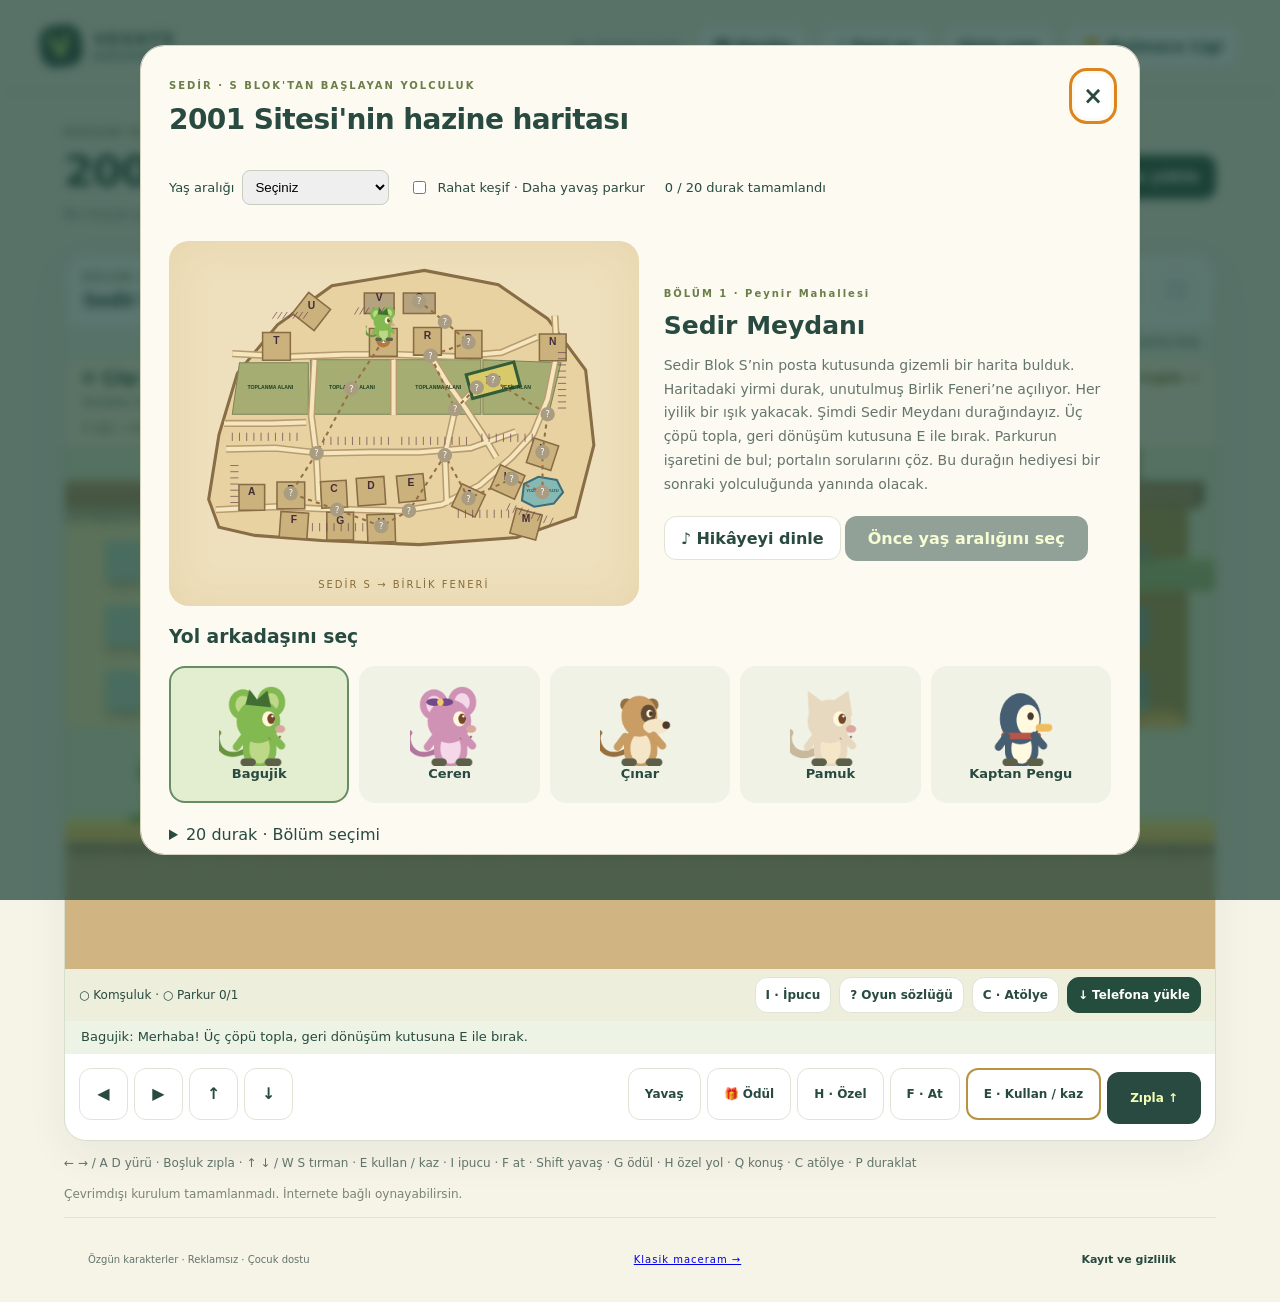
==== commit e1cdc214: "Enlarge mobile game and clarify carry quests" ====
--- a/index.html
+++ b/index.html
@@ -1,7 +1,7 @@
 <!doctype html>
-<html lang="tr"><head><meta charset="utf-8"><meta name="viewport" content="width=device-width,initial-scale=1,viewport-fit=cover"><meta name="theme-color" content="#244d3d"><meta name="apple-mobile-web-app-capable" content="yes"><meta name="apple-mobile-web-app-title" content="Veshte"><meta name="description" content="Veshte Adventures: 2001 Sitesi'nin sırrını çöz. 10 bölüm, 20 durak, özgün 3D karakterler ve iyilik görevleri."><title>Veshte Adventures · 2001'in Sırrı</title><link rel="manifest" href="manifest.webmanifest"><link rel="apple-touch-icon" href="app-icon-192.png"><link rel="stylesheet" href="style.css?v=adventure4"><link rel="stylesheet" href="adventure.css?v=adventure4"></head><body>
+<html lang="tr"><head><meta charset="utf-8"><meta name="viewport" content="width=device-width,initial-scale=1,viewport-fit=cover"><meta name="theme-color" content="#244d3d"><meta name="apple-mobile-web-app-capable" content="yes"><meta name="apple-mobile-web-app-title" content="Veshte"><meta name="description" content="Veshte Adventures: 2001 Sitesi'nin sırrını çöz. 10 bölüm, 20 durak, özgün 3D karakterler ve iyilik görevleri."><title>Veshte Adventures · 2001'in Sırrı</title><link rel="manifest" href="manifest.webmanifest"><link rel="apple-touch-icon" href="app-icon-192.png"><link rel="stylesheet" href="style.css?v=mobile6"><link rel="stylesheet" href="adventure.css?v=mobile6"></head><body>
 <header><a class="brand" href="./"><span class="brand-icon">V</span><span>VESHTE <small>ADVENTURES</small></span></a><div class="top-actions"><span id="saveStatus">Bu cihazda kayıt</span><button id="openMap">🗺 Harita</button><button id="sound">♪ Sesi aç</button><button id="parent">Giriş yap</button></div></header>
-<main><section class="adventure-intro"><div><span class="eyebrow">RÜZGAR'IN MACERA GÜNLÜĞÜ · 3D KEŞİF</span><h1>2001 Sitesi'nin sırrı.</h1><p>Bir küçük pati. Yirmi durak. Paylaştıkça büyüyen bir hazine.</p></div><button id="install">↗ Telefona kur</button></section>
+<main><section class="adventure-intro"><div><span class="eyebrow">RÜZGAR'IN MACERA GÜNLÜĞÜ · 3D KEŞİF</span><h1>2001 Sitesi'nin sırrı.</h1><p>Bir küçük pati. Yirmi durak. Paylaştıkça büyüyen bir hazine.</p></div><button id="install">↓ Telefona yükle</button></section>
 <section id="gameShell" class="game-shell"><div class="game-top"><div><span id="worldBadge" class="eyebrow"></span><h2 id="levelTitle"></h2></div><div class="hud"><span id="hearts"></span><span id="cheeseCount"></span><button id="pause" aria-label="Duraklat veya devam et">Ⅱ</button><button id="restart" aria-label="Bölümü yeniden başlat">↻</button><button id="fullScreen" aria-label="Tam ekran">⛶</button></div></div>
 <div class="stage"><canvas id="game" tabindex="0" aria-label="Veshte 3D platform oyunu"></canvas><div id="inventory"></div><div id="powers"></div><div id="bubble" role="status"></div><button id="resume" class="primary">Oyuna devam et →</button><div id="renderError" hidden>Bu cihazda 3D açılamadı. <a href="classic.html">Klasik oyunu aç →</a></div></div>
 <div class="mission-bar"><span id="objective"></span><button id="hintButton">I · İpucu</button><button id="help">? Oyun sözlüğü</button><button id="craft">C · Atölye</button></div><p id="notice" aria-live="polite"></p>
@@ -17,4 +17,4 @@
 <dialog id="installDialog"><form method="dialog"><button class="close" aria-label="Kapat">×</button></form><h2>Telefonunda Veshte</h2><p><b>Android / Chrome:</b> Tarayıcı menüsünde “Uygulamayı yükle” veya “Ana ekrana ekle” seçeneğini kullan.</p><p><b>iPhone / Safari:</b> Paylaş düğmesine dokun → Ana Ekrana Ekle → Ekle.</p><p>İlk açılışta internet açık olsun ve oyun dosyaları hazırlansın. Sonra ana ekrandaki Veshte simgesinden aç. Yatay ekran ve iki elle dokunmatik kontrol önerilir.</p><p>Oyun çevrimdışı çalışır. Giriş, bulut kaydı ve lig için internet gerekir. Bu tarayıcı uygulamasıdır; mağazadan indirmek gerekmez.</p></dialog>
 <dialog id="parentDialog"><form method="dialog"><button class="close" aria-label="Kapat">×</button></form><span class="eyebrow">YETİŞKİNLER İÇİN</span><h2>Ebeveyn alanı</h2><p>Çocuğun e-postası, gerçek adı veya doğum tarihi gerekmez. Hesabı ebeveyn yönetir; oyunda yalnızca takma ad görünür.</p><label>Oyuncunun takma adı<input id="nickname" maxlength="20" placeholder="Gezgin" autocomplete="off"></label><button id="saveNickname">Takma adı kaydet</button><hr><div id="authArea"><p id="authInfo">Bulut kaydı henüz bağlanmadı. Şimdilik ilerleme bu tarayıcıda saklanır.</p><label>Ebeveyn e-posta adresi<input id="email" type="email" autocomplete="email" disabled></label><label class="check"><input id="consent" type="checkbox" disabled> Ebeveynim; takma adın ve oyun ilerlemesinin hesabımda saklanmasını kabul ediyorum.</label><button id="sendCode" disabled>Giriş / üyelik kodu gönder</button><div id="verifyArea" hidden><label>E-postadaki tek kullanımlık kod<input id="otp" inputmode="numeric" autocomplete="one-time-code" maxlength="10"></label><button id="verifyCode">Girişi tamamla</button></div></div><div id="loggedIn" hidden><p>Ebeveyn hesabı açık. Bulut kaydı etkin.</p><button id="sync">İlerlemeyi eşitle</button><button id="logout">Hesaptan çık</button><button id="deleteCloud" class="danger">Buluttaki oyun kaydını sil</button></div><p id="authStatus" role="status"></p><hr><button id="exportSave">Kaydı yedekle</button><label class="file-label">Yedek yükle<input id="importSave" type="file" accept="application/json,.json"></label><button id="resetSave" class="danger">Bu cihazdaki kaydı sıfırla</button><p class="fine">Tarayıcı verilerini silmek yerel kaydı siler. Yedek indirerek saklayabilirsiniz. Oturum yalnızca bu sekme açıkken sürer. Çıkışta misafir kaydına dönülür.</p></dialog>
 <dialog id="privacyDialog"><form method="dialog"><button class="close" aria-label="Kapat">×</button></form><h2>Maceranın kaydı</h2><p>Oyun; takma ad, açılan bölümler, en iyi peynir sayıları, yaş aralığı, karakter, kazanılan yetenekler, sefer sırası, soru geçmişi ve ses tercihlerini bu cihazın tarayıcısında saklar. Reklam, sohbet, konum takibi ve herkese açık oyuncu profili yoktur.</p><p>İsteğe bağlı bulut hesabı bağlandığında ebeveyn e-postası Supabase Auth'ta; takma ad ve oyun ilerlemesi yalnızca o ebeveynin erişebildiği kayıtta tutulur. Ebeveyn alanından oyun kaydı silinebilir. Hesabın kendisinin silinmesi için proje sahibi Supabase yönetiminden hesabı kaldırmalıdır.</p><p>Üyelik olmadan da tüm dünyalar oynanarak açılır.</p></dialog>
-<script src="config.js?v=adventure4"></script><script src="engine.js?v=adventure4"></script><script src="expedition.js?v=adventure4"></script><script src="community.js?v=adventure4"></script><script src="living.js?v=adventure4"></script><script src="heroes.js?v=adventure4"></script><script src="puzzles.js?v=adventure4"></script><script src="civic-questions.js?v=adventure4"></script><script src="soundscape.js?v=adventure4"></script><script src="adventure-core.js?v=adventure4"></script><script src="adventure-ui.js?v=adventure4"></script><script src="account-core.js?v=adventure4"></script><script src="account.js?v=adventure4"></script></body></html>
+<script src="config.js?v=mobile6"></script><script src="engine.js?v=mobile6"></script><script src="expedition.js?v=mobile6"></script><script src="community.js?v=mobile6"></script><script src="living.js?v=mobile6"></script><script src="heroes.js?v=mobile6"></script><script src="puzzles.js?v=mobile6"></script><script src="civic-questions.js?v=mobile6"></script><script src="soundscape.js?v=mobile6"></script><script src="adventure-core.js?v=mobile6"></script><script src="adventure-ui.js?v=mobile6"></script><script src="account-core.js?v=mobile6"></script><script src="account.js?v=mobile6"></script></body></html>
--- a/adventure.css
+++ b/adventure.css
@@ -5,3 +5,7 @@
 
 .stage{width:100%;aspect-ratio:auto}
 
+/* Mobile clarity: one fixed task card, symbols in the scene, no overlapping labels. */
+.task-guide{padding:10px 16px;background:#fff9df;border-top:1px solid #ece0b8;border-bottom:1px solid #ece0b8;color:#294b3d}.task-guide>div{display:flex;align-items:center;justify-content:space-between;gap:12px}.task-guide strong{font-size:17px}.task-guide p{font-size:14px;line-height:1.4;margin:5px 0}.task-guide small{font-size:12px;color:#6a603b}.task-guide #taskDirection{font-size:13px;font-weight:700;white-space:nowrap;color:#7a6026}#inventory{padding:6px 16px;text-align:right;font-size:13px;min-height:28px;background:#f1f4e7;color:#315344;line-height:1.4}#bubble{margin:0;padding:7px 16px;background:#edf3e5;font-size:13px;line-height:1.4}#notice{display:none}#targetArrow{position:absolute;transform:translate(-50%,-50%);font-size:25px;font-weight:bold;color:#fff;background:#98600f;border:2px solid #fff4ba;box-shadow:0 2px 5px #0003;border-radius:50%;width:34px;height:34px;display:grid;place-items:center;pointer-events:none;z-index:3}.stage #powers{top:8px;right:10px}#install,#mobileInstall{background:#244d3d;color:#fff;border:1px solid #244d3d;font-weight:700}#mobileInstall{white-space:nowrap}.mission-bar>span{font-size:12px}#context{font-weight:700;border:2px solid #b89442}
+@media(max-width:700px){.task-guide{padding:9px 10px}.task-guide strong{font-size:15px}.task-guide p{font-size:13px}.task-guide small{font-size:11px}.task-guide #taskDirection{font-size:12px}.task-guide>div{gap:5px}#inventory{font-size:12px;padding:5px 10px}#bubble{display:none}.stage{height:40vh;min-height:265px}.mission-bar>span{width:100%;font-size:12px}.mission-bar button{font-size:12px}.touch-pad button{font-size:12px}.adventure-intro #install{min-width:120px}}
+@media(orientation:landscape) and (max-height:550px){html,body{margin:0}main{padding:0 4px}#gameShell{height:100dvh;display:flex;flex-direction:column;border:0;border-radius:0}.game-top{flex-shrink:0;min-height:36px}.stage{height:auto!important;flex:1;min-height:120px!important;max-height:none}.task-guide{padding:5px 10px;flex-shrink:0}.task-guide strong{font-size:14px}.task-guide p{font-size:12px;margin:3px 0}.task-guide small{font-size:11px}.task-guide #taskDirection{font-size:12px}#inventory{font-size:11px;min-height:22px;padding:3px 10px}#bubble{display:none}.mission-bar{flex-shrink:0;flex-wrap:nowrap;gap:5px}.mission-bar>span{width:auto;font-size:10px}.mission-bar button{font-size:11px;padding:4px 7px;min-height:30px}.touch-pad{flex-shrink:0;padding:4px 6px}.touch-pad button{min-height:44px;min-width:40px;padding:6px;font-size:11px}.directions{flex-wrap:nowrap;max-width:none}.actions{gap:4px}.actions #context{max-width:130px}.control-legend{display:none}}
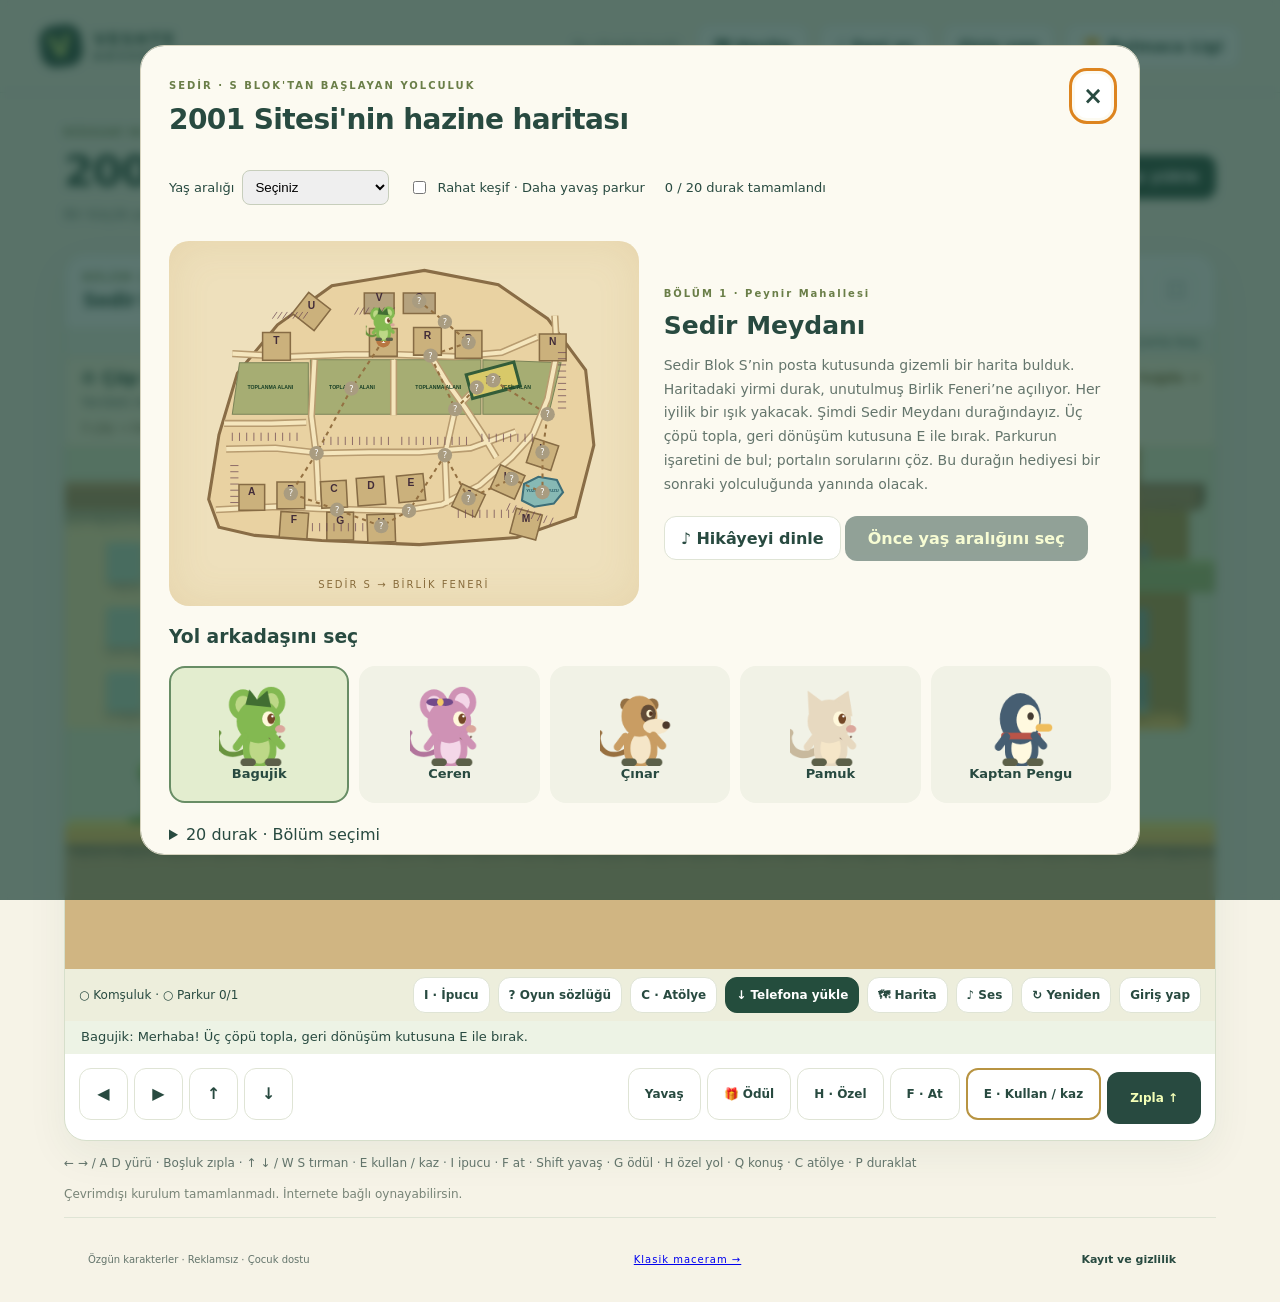
==== commit 92c7b9ff: "Use full-screen mobile play with translucent controls" ====
--- a/index.html
+++ b/index.html
@@ -1,5 +1,5 @@
 <!doctype html>
-<html lang="tr"><head><meta charset="utf-8"><meta name="viewport" content="width=device-width,initial-scale=1,viewport-fit=cover"><meta name="theme-color" content="#244d3d"><meta name="apple-mobile-web-app-capable" content="yes"><meta name="apple-mobile-web-app-title" content="Veshte"><meta name="description" content="Veshte Adventures: 2001 Sitesi'nin sırrını çöz. 10 bölüm, 20 durak, özgün 3D karakterler ve iyilik görevleri."><title>Veshte Adventures · 2001'in Sırrı</title><link rel="manifest" href="manifest.webmanifest"><link rel="apple-touch-icon" href="app-icon-192.png"><link rel="stylesheet" href="style.css?v=mobile6"><link rel="stylesheet" href="adventure.css?v=mobile6"></head><body>
+<html lang="tr"><head><meta charset="utf-8"><meta name="viewport" content="width=device-width,initial-scale=1,viewport-fit=cover"><meta name="theme-color" content="#244d3d"><meta name="apple-mobile-web-app-capable" content="yes"><meta name="apple-mobile-web-app-title" content="Veshte"><meta name="description" content="Veshte Adventures: 2001 Sitesi'nin sırrını çöz. 10 bölüm, 20 durak, özgün 3D karakterler ve iyilik görevleri."><title>Veshte Adventures · 2001'in Sırrı</title><link rel="manifest" href="manifest.webmanifest"><link rel="apple-touch-icon" href="app-icon-192.png"><link rel="stylesheet" href="style.css?v=mobile7"><link rel="stylesheet" href="adventure.css?v=mobile7"></head><body>
 <header><a class="brand" href="./"><span class="brand-icon">V</span><span>VESHTE <small>ADVENTURES</small></span></a><div class="top-actions"><span id="saveStatus">Bu cihazda kayıt</span><button id="openMap">🗺 Harita</button><button id="sound">♪ Sesi aç</button><button id="parent">Giriş yap</button></div></header>
 <main><section class="adventure-intro"><div><span class="eyebrow">RÜZGAR'IN MACERA GÜNLÜĞÜ · 3D KEŞİF</span><h1>2001 Sitesi'nin sırrı.</h1><p>Bir küçük pati. Yirmi durak. Paylaştıkça büyüyen bir hazine.</p></div><button id="install">↓ Telefona yükle</button></section>
 <section id="gameShell" class="game-shell"><div class="game-top"><div><span id="worldBadge" class="eyebrow"></span><h2 id="levelTitle"></h2></div><div class="hud"><span id="hearts"></span><span id="cheeseCount"></span><button id="pause" aria-label="Duraklat veya devam et">Ⅱ</button><button id="restart" aria-label="Bölümü yeniden başlat">↻</button><button id="fullScreen" aria-label="Tam ekran">⛶</button></div></div>
@@ -17,4 +17,4 @@
 <dialog id="installDialog"><form method="dialog"><button class="close" aria-label="Kapat">×</button></form><h2>Telefonunda Veshte</h2><p><b>Android / Chrome:</b> Tarayıcı menüsünde “Uygulamayı yükle” veya “Ana ekrana ekle” seçeneğini kullan.</p><p><b>iPhone / Safari:</b> Paylaş düğmesine dokun → Ana Ekrana Ekle → Ekle.</p><p>İlk açılışta internet açık olsun ve oyun dosyaları hazırlansın. Sonra ana ekrandaki Veshte simgesinden aç. Yatay ekran ve iki elle dokunmatik kontrol önerilir.</p><p>Oyun çevrimdışı çalışır. Giriş, bulut kaydı ve lig için internet gerekir. Bu tarayıcı uygulamasıdır; mağazadan indirmek gerekmez.</p></dialog>
 <dialog id="parentDialog"><form method="dialog"><button class="close" aria-label="Kapat">×</button></form><span class="eyebrow">YETİŞKİNLER İÇİN</span><h2>Ebeveyn alanı</h2><p>Çocuğun e-postası, gerçek adı veya doğum tarihi gerekmez. Hesabı ebeveyn yönetir; oyunda yalnızca takma ad görünür.</p><label>Oyuncunun takma adı<input id="nickname" maxlength="20" placeholder="Gezgin" autocomplete="off"></label><button id="saveNickname">Takma adı kaydet</button><hr><div id="authArea"><p id="authInfo">Bulut kaydı henüz bağlanmadı. Şimdilik ilerleme bu tarayıcıda saklanır.</p><label>Ebeveyn e-posta adresi<input id="email" type="email" autocomplete="email" disabled></label><label class="check"><input id="consent" type="checkbox" disabled> Ebeveynim; takma adın ve oyun ilerlemesinin hesabımda saklanmasını kabul ediyorum.</label><button id="sendCode" disabled>Giriş / üyelik kodu gönder</button><div id="verifyArea" hidden><label>E-postadaki tek kullanımlık kod<input id="otp" inputmode="numeric" autocomplete="one-time-code" maxlength="10"></label><button id="verifyCode">Girişi tamamla</button></div></div><div id="loggedIn" hidden><p>Ebeveyn hesabı açık. Bulut kaydı etkin.</p><button id="sync">İlerlemeyi eşitle</button><button id="logout">Hesaptan çık</button><button id="deleteCloud" class="danger">Buluttaki oyun kaydını sil</button></div><p id="authStatus" role="status"></p><hr><button id="exportSave">Kaydı yedekle</button><label class="file-label">Yedek yükle<input id="importSave" type="file" accept="application/json,.json"></label><button id="resetSave" class="danger">Bu cihazdaki kaydı sıfırla</button><p class="fine">Tarayıcı verilerini silmek yerel kaydı siler. Yedek indirerek saklayabilirsiniz. Oturum yalnızca bu sekme açıkken sürer. Çıkışta misafir kaydına dönülür.</p></dialog>
 <dialog id="privacyDialog"><form method="dialog"><button class="close" aria-label="Kapat">×</button></form><h2>Maceranın kaydı</h2><p>Oyun; takma ad, açılan bölümler, en iyi peynir sayıları, yaş aralığı, karakter, kazanılan yetenekler, sefer sırası, soru geçmişi ve ses tercihlerini bu cihazın tarayıcısında saklar. Reklam, sohbet, konum takibi ve herkese açık oyuncu profili yoktur.</p><p>İsteğe bağlı bulut hesabı bağlandığında ebeveyn e-postası Supabase Auth'ta; takma ad ve oyun ilerlemesi yalnızca o ebeveynin erişebildiği kayıtta tutulur. Ebeveyn alanından oyun kaydı silinebilir. Hesabın kendisinin silinmesi için proje sahibi Supabase yönetiminden hesabı kaldırmalıdır.</p><p>Üyelik olmadan da tüm dünyalar oynanarak açılır.</p></dialog>
-<script src="config.js?v=mobile6"></script><script src="engine.js?v=mobile6"></script><script src="expedition.js?v=mobile6"></script><script src="community.js?v=mobile6"></script><script src="living.js?v=mobile6"></script><script src="heroes.js?v=mobile6"></script><script src="puzzles.js?v=mobile6"></script><script src="civic-questions.js?v=mobile6"></script><script src="soundscape.js?v=mobile6"></script><script src="adventure-core.js?v=mobile6"></script><script src="adventure-ui.js?v=mobile6"></script><script src="account-core.js?v=mobile6"></script><script src="account.js?v=mobile6"></script></body></html>
+<script src="config.js?v=mobile7"></script><script src="engine.js?v=mobile7"></script><script src="expedition.js?v=mobile7"></script><script src="community.js?v=mobile7"></script><script src="living.js?v=mobile7"></script><script src="heroes.js?v=mobile7"></script><script src="puzzles.js?v=mobile7"></script><script src="civic-questions.js?v=mobile7"></script><script src="soundscape.js?v=mobile7"></script><script src="adventure-core.js?v=mobile7"></script><script src="adventure-ui.js?v=mobile7"></script><script src="account-core.js?v=mobile7"></script><script src="account.js?v=mobile7"></script></body></html>
--- a/adventure.css
+++ b/adventure.css
@@ -9,3 +9,16 @@
 .task-guide{padding:10px 16px;background:#fff9df;border-top:1px solid #ece0b8;border-bottom:1px solid #ece0b8;color:#294b3d}.task-guide>div{display:flex;align-items:center;justify-content:space-between;gap:12px}.task-guide strong{font-size:17px}.task-guide p{font-size:14px;line-height:1.4;margin:5px 0}.task-guide small{font-size:12px;color:#6a603b}.task-guide #taskDirection{font-size:13px;font-weight:700;white-space:nowrap;color:#7a6026}#inventory{padding:6px 16px;text-align:right;font-size:13px;min-height:28px;background:#f1f4e7;color:#315344;line-height:1.4}#bubble{margin:0;padding:7px 16px;background:#edf3e5;font-size:13px;line-height:1.4}#notice{display:none}#targetArrow{position:absolute;transform:translate(-50%,-50%);font-size:25px;font-weight:bold;color:#fff;background:#98600f;border:2px solid #fff4ba;box-shadow:0 2px 5px #0003;border-radius:50%;width:34px;height:34px;display:grid;place-items:center;pointer-events:none;z-index:3}.stage #powers{top:8px;right:10px}#install,#mobileInstall{background:#244d3d;color:#fff;border:1px solid #244d3d;font-weight:700}#mobileInstall{white-space:nowrap}.mission-bar>span{font-size:12px}#context{font-weight:700;border:2px solid #b89442}
 @media(max-width:700px){.task-guide{padding:9px 10px}.task-guide strong{font-size:15px}.task-guide p{font-size:13px}.task-guide small{font-size:11px}.task-guide #taskDirection{font-size:12px}.task-guide>div{gap:5px}#inventory{font-size:12px;padding:5px 10px}#bubble{display:none}.stage{height:40vh;min-height:265px}.mission-bar>span{width:100%;font-size:12px}.mission-bar button{font-size:12px}.touch-pad button{font-size:12px}.adventure-intro #install{min-width:120px}}
 @media(orientation:landscape) and (max-height:550px){html,body{margin:0}main{padding:0 4px}#gameShell{height:100dvh;display:flex;flex-direction:column;border:0;border-radius:0}.game-top{flex-shrink:0;min-height:36px}.stage{height:auto!important;flex:1;min-height:120px!important;max-height:none}.task-guide{padding:5px 10px;flex-shrink:0}.task-guide strong{font-size:14px}.task-guide p{font-size:12px;margin:3px 0}.task-guide small{font-size:11px}.task-guide #taskDirection{font-size:12px}#inventory{font-size:11px;min-height:22px;padding:3px 10px}#bubble{display:none}.mission-bar{flex-shrink:0;flex-wrap:nowrap;gap:5px}.mission-bar>span{width:auto;font-size:10px}.mission-bar button{font-size:11px;padding:4px 7px;min-height:30px}.touch-pad{flex-shrink:0;padding:4px 6px}.touch-pad button{min-height:44px;min-width:40px;padding:6px;font-size:11px}.directions{flex-wrap:nowrap;max-width:none}.actions{gap:4px}.actions #context{max-width:130px}.control-legend{display:none}}
+
+/* Edge-to-edge play with translucent thumb controls. */
+#overlayMenu{display:none}.immersive-page{overflow:hidden}.immersive-page header,.immersive-page .adventure-intro,.immersive-page footer,.immersive-page .control-legend,.immersive-page #offlineStatus{display:none}
+#gameShell.immersive{position:fixed;inset:0;width:100%;height:100dvh;margin:0;padding:0;border:0;border-radius:0;display:block;background:#dceacb;isolation:isolate}
+#gameShell.immersive .stage{position:absolute;inset:0;width:100%;height:100%!important;min-height:0!important;max-height:none}
+.immersive .game-top{position:absolute;z-index:5;top:max(8px,env(safe-area-inset-top));right:max(10px,env(safe-area-inset-right));padding:0;background:none;border:0;display:block}.immersive .game-top>div:first-child{display:none}.immersive .hud{gap:6px;padding:5px 8px;border-radius:18px;background:#fff9e7c9;box-shadow:0 2px 12px #183b3020}.immersive .hud button{min-width:40px;min-height:40px;padding:5px;background:#ffffff70;font-size:14px}.immersive #overlayMenu{display:block}.immersive #restart{display:none}
+.immersive #inventory{position:absolute;z-index:4;top:64px;right:max(10px,env(safe-area-inset-right));max-width:45%;background:#fff9e7b8;padding:5px 9px;border-radius:12px;font-size:12px;min-height:0}
+.immersive .task-guide{position:absolute;z-index:4;top:max(8px,env(safe-area-inset-top));left:max(10px,env(safe-area-inset-left));width:min(320px,42%);padding:8px 10px;background:#fff9e7cf;border:1px solid #fff8;border-radius:14px;box-shadow:0 2px 12px #183b3020;pointer-events:none}.immersive .task-guide>div{align-items:flex-start;flex-wrap:wrap;gap:3px 8px}.immersive .task-guide strong{font-size:14px}.immersive .task-guide small{display:block;font-size:12px;margin-top:4px}.immersive .task-guide p{display:none}.immersive .task-guide #taskDirection{font-size:12px}.immersive.menu-open .task-guide p{display:block}
+.immersive .mission-bar{display:none;position:absolute;z-index:7;top:112px;right:10px;max-width:280px;border-radius:16px;padding:10px;background:#fff9e7ed;box-shadow:0 5px 25px #183b3040;gap:6px}.immersive.menu-open .mission-bar{display:flex;flex-wrap:wrap}.immersive .mission-bar>span{width:100%;font-size:12px}.immersive .mission-bar button{min-height:44px;font-size:12px}.immersive #bubble{display:none}
+.immersive .touch-pad{position:absolute;z-index:5;inset:0;padding:0;pointer-events:none}.immersive .touch-pad button{pointer-events:auto;min-height:50px;min-width:50px;padding:8px;border:1px solid #fff9;border-radius:50%;color:#193d32;background:#fff9e780;box-shadow:0 2px 10px #17362c26;backdrop-filter:blur(3px);font-size:14px;font-weight:700;text-shadow:0 1px 1px #fff8}.immersive .touch-pad button:active{background:#fff9e7db;transform:scale(.94)}
+.immersive .directions{position:absolute;left:max(14px,env(safe-area-inset-left));bottom:max(16px,env(safe-area-inset-bottom));display:grid;grid-template-columns:repeat(3,50px);grid-template-rows:repeat(2,50px);gap:6px;max-width:none}.immersive [data-control=left]{grid-column:1;grid-row:2}.immersive [data-control=right]{grid-column:3;grid-row:2}.immersive [data-control=up]{grid-column:2;grid-row:1}.immersive [data-control=down]{grid-column:2;grid-row:2}
+.immersive .actions{position:absolute;right:max(14px,env(safe-area-inset-right));bottom:max(16px,env(safe-area-inset-bottom));display:grid;grid-template-columns:58px 78px;gap:8px;align-items:end}.immersive .actions [data-control=jump]{width:78px;height:78px;grid-column:2;grid-row:2;background:#e5efba99}.immersive .actions #context{grid-column:1 / 3;grid-row:1;max-width:144px;min-height:44px;border-radius:16px;font-size:12px;white-space:normal;line-height:1.2}.immersive .actions [data-control=fire]{grid-column:1;grid-row:2;width:54px;height:54px}.immersive .actions [data-control=walk],.immersive .actions [data-control=gift],.immersive .actions [data-control=hero]{display:none}.immersive.menu-open .actions [data-control=walk],.immersive.menu-open .actions [data-control=gift],.immersive.menu-open .actions [data-control=hero]{display:block;border-radius:14px;grid-column:auto;font-size:11px;min-width:44px;min-height:44px}.immersive .stage #powers{top:95px;right:12px;max-width:40%;font-size:12px}.immersive .stage #resume{z-index:6;top:48%}
+@media(max-width:550px) and (orientation:portrait){.immersive .game-top{left:8px;right:8px}.immersive .hud{justify-content:flex-end}.immersive .task-guide{top:108px;width:calc(100% - 20px);box-sizing:border-box}.immersive #inventory{top:65px;max-width:90%}.immersive .mission-bar{top:200px}.immersive .stage #powers{top:182px}.immersive .directions{grid-template-columns:repeat(3,44px);grid-template-rows:repeat(2,48px);gap:4px;left:8px}.immersive .touch-pad .directions button{min-width:44px;min-height:48px}.immersive .actions{right:8px}}
